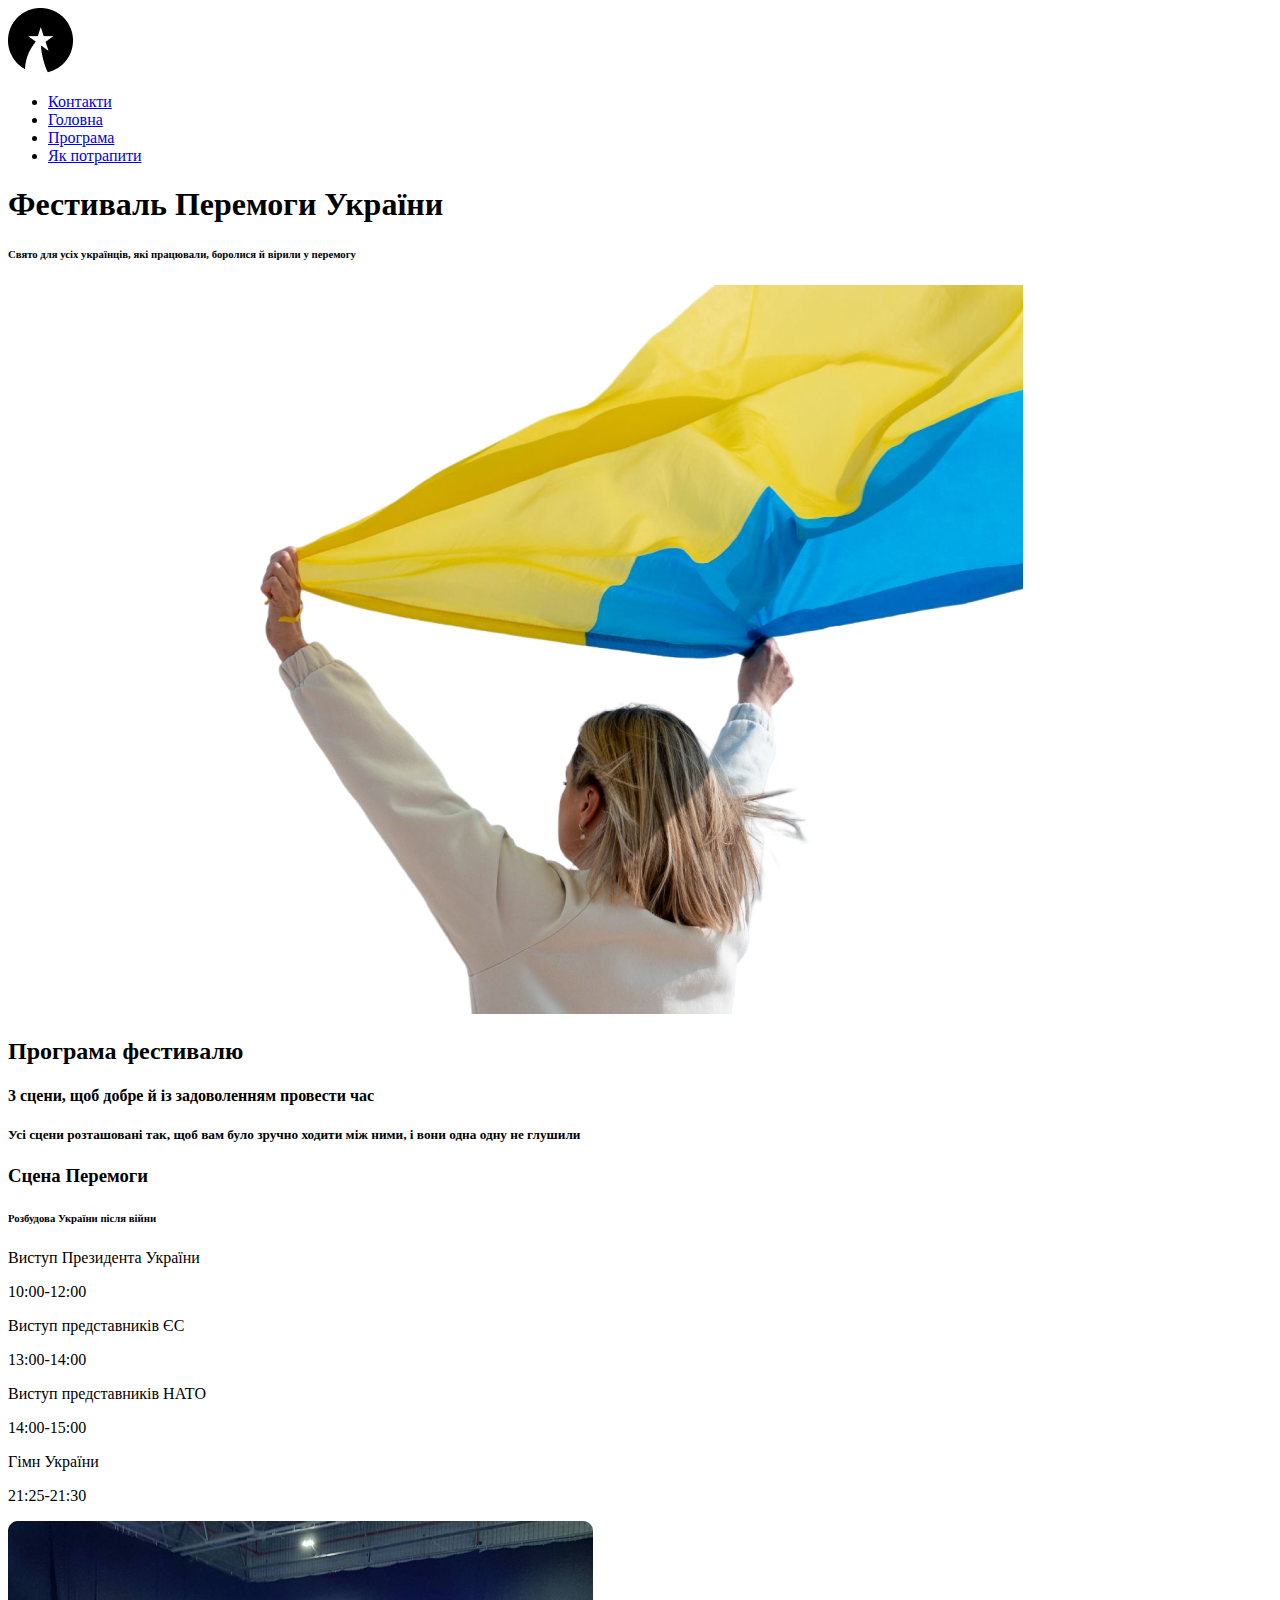
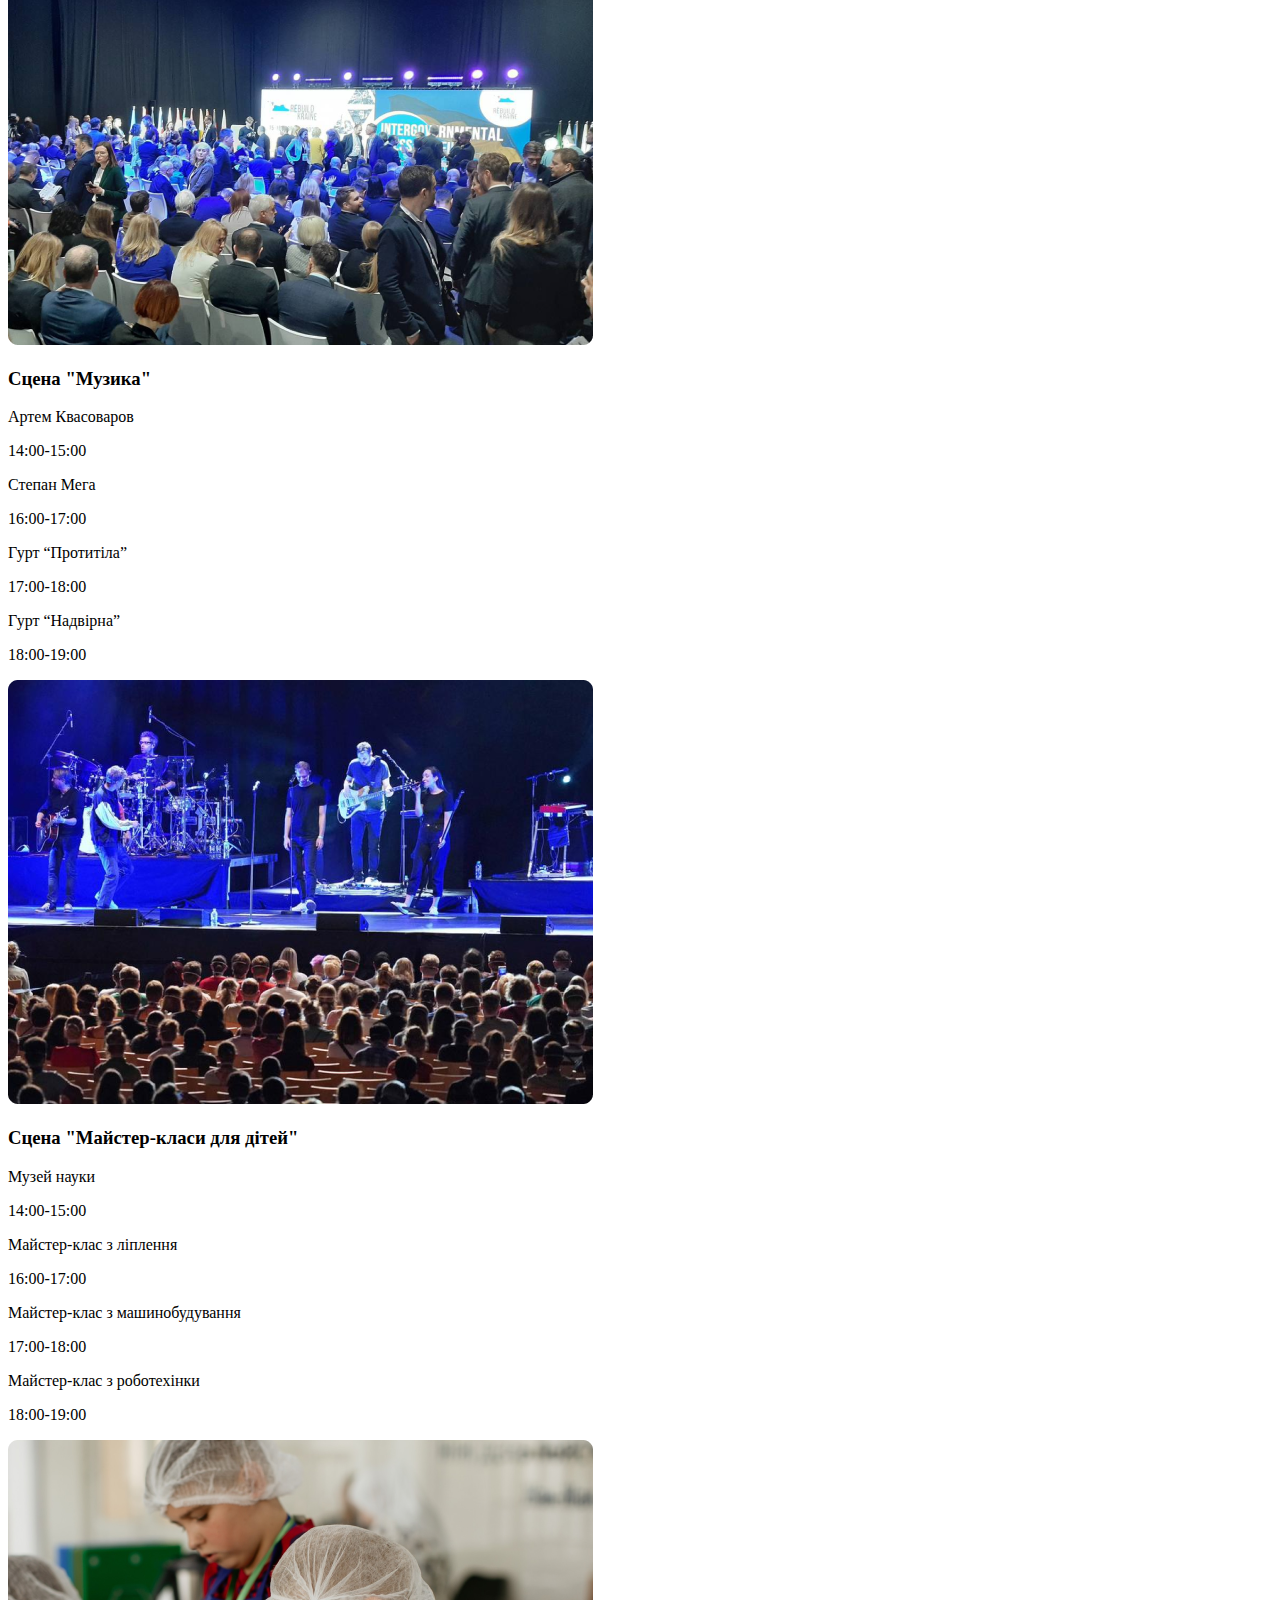
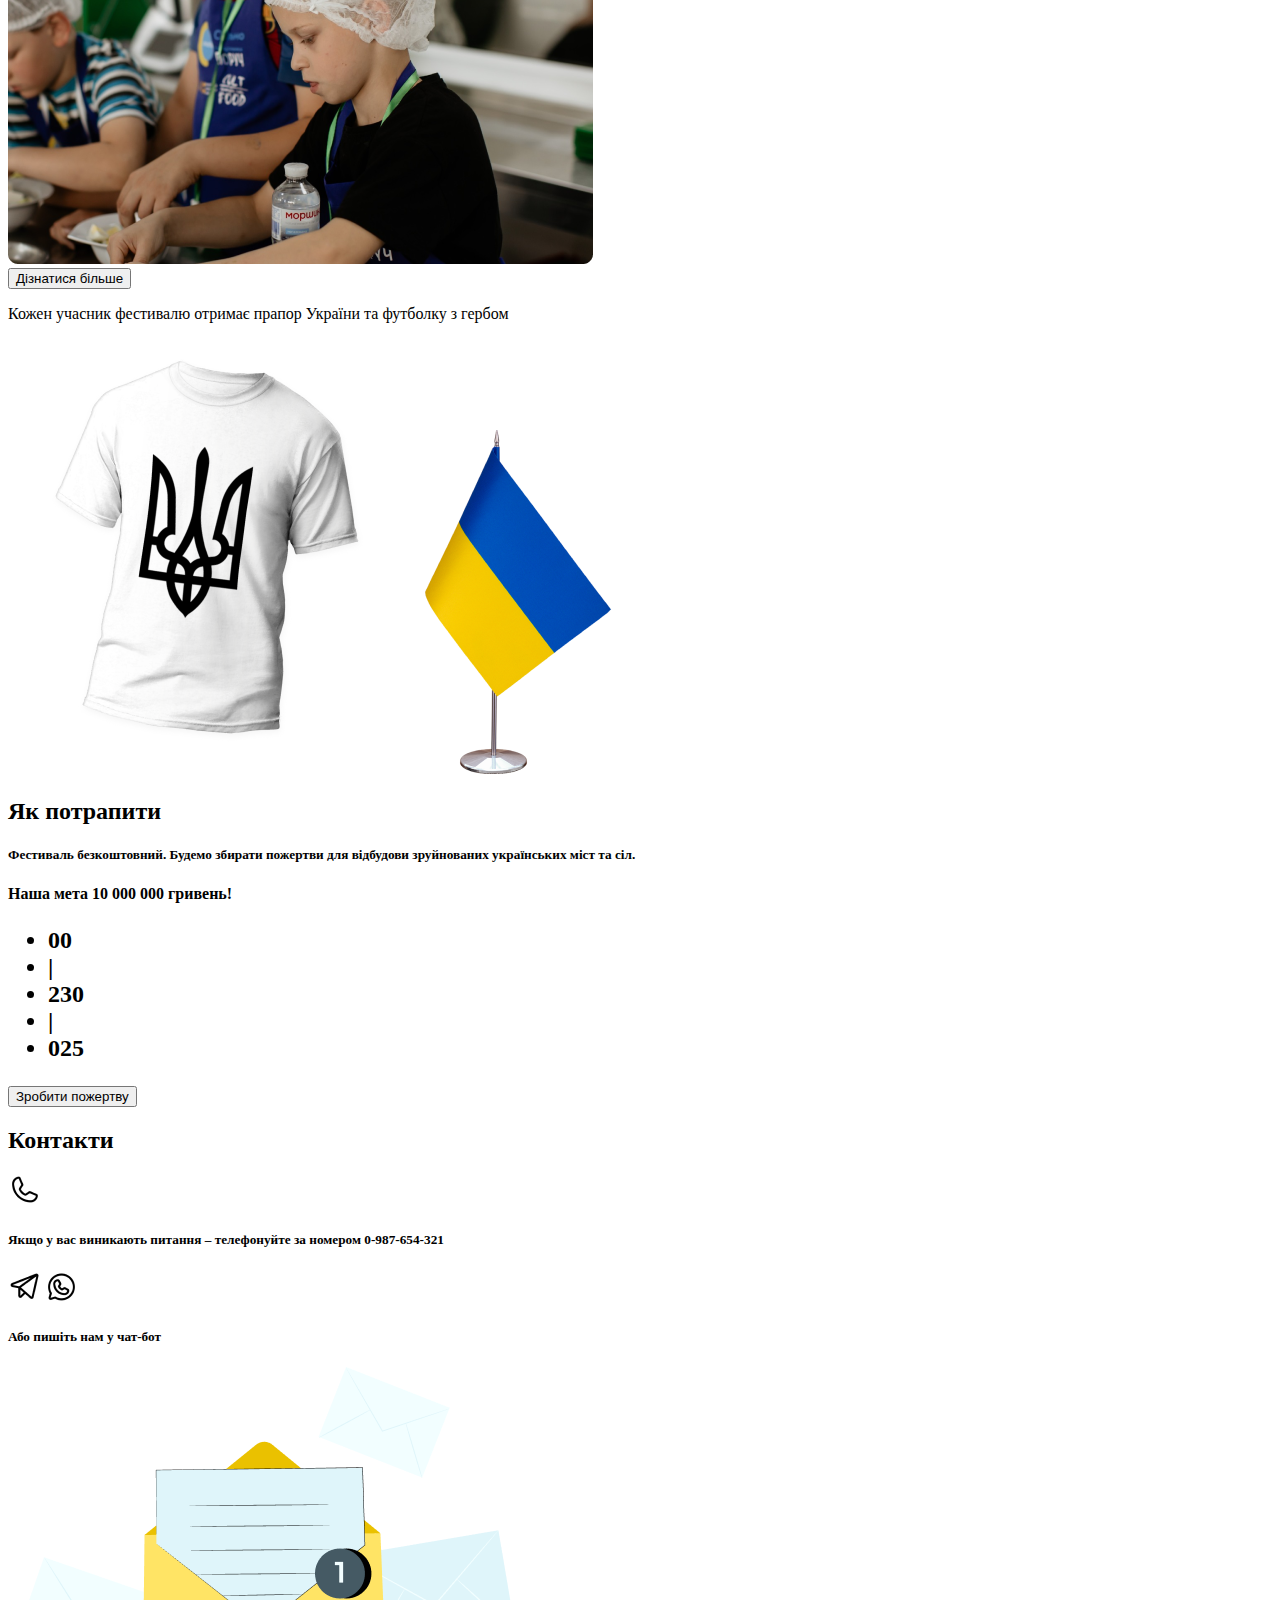
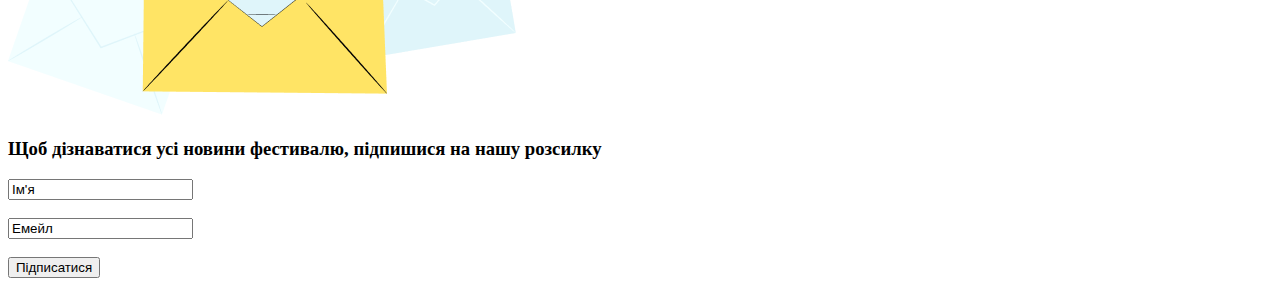
==== html/index.html @ 97c72745 "html page 1 was created" ====
<!DOCTYPE html>
<html lang="uk">
<head>
   <meta charset="UTF-8">
   <meta http-equiv="X-UA-Compatible" content="IE=edge">
   <meta name="viewport" content="width=device-width, initial-scale=1.0">
   <title>Фестиваль Перемоги України</title>
</head>

<body>
   <header>
      <nav>
         <div>
            <a href="#">
               <img src="../img/Subtract.png" alt="logo">
            </a>
         </div>
         <ul>
            <li><a href="#">Контакти</a></li>
            <li><a href="#">Головна</a></li>
            <li><a href="#">Програма</a></li>
            <li><a href="#">Як потрапити</a></li>
         </ul>
      </nav>
   </header>

   <main>

      <section>
         <article>
            <div class="row">
               <div class="content">
                  <div class="title-content">
                     <h1>Фестиваль Перемоги України</h1>
                     <h6>Свято для усіх українців, які працювали, боролися й вірили у перемогу</h6>
                  </div>
                  <div class="image">
                     <img src="../img/medium-shot-woman-holding-ukranian-flag 1.png" alt="image-woman-holding-ukranian-flag">
                  </div>
               </div>               
            </div>
         </article>
      </section>

      <section>
         <div class="row">
            <div class="content">
               <div class="title-content">
                  <h2>Програма фестивалю</h2>
                  <h4>3 сцени, щоб добре й із задоволенням провести час</h4>
                  <h5>Усі сцени розташовані так, щоб вам було зручно ходити між ними, і вони одна одну не глушили</h5>
               </div>
            </div>
         </div>
         <article>
            <div class="row">
               <div class="content">
                  <div class="title-content">
                     <h3>Сцена Перемоги</h3>
                     <h6>Розбудова України після війни</h6>
                  </div>
                  <div class="main-content">
                     <div class="item">
                        <p>Виступ Президента України</p>
                        <p>10:00-12:00</p>
                     </div>
                     <div class="item">
                        <p>Виступ представників ЄС</p>
                        <p>13:00-14:00</p>
                     </div>
                     <div class="item">
                        <p>Виступ представників НАТО</p>
                        <p>14:00-15:00</p>
                     </div>
                     <div class="item">
                        <p>Гімн України</p>
                        <p>21:25-21:30</p>
                     </div>
                  </div>
               </div>
               <div class="image">
                  <img src="../img/scene-1.png" alt="scene-1">
               </div>
            </div>
         </article>
         <article>
            <div class="row">
               <div class="content">
                  <div class="title-content">
                     <h3>Сцена "Музика"</h3>
                  </div>
                  <div class="main-content">
                     <div class="item">
                        <p>Артем Квасоваров</p>
                        <p>14:00-15:00</p>
                     </div>
                     <div class="item">
                        <p>Степан Мега</p>
                        <p>16:00-17:00</p>
                     </div>
                     <div class="item">
                        <p>Гурт “Протитіла”</p>
                        <p>17:00-18:00</p>
                     </div>
                     <div class="item">
                        <p>Гурт “Надвірна”</p>
                        <p>18:00-19:00</p>
                     </div>
                  </div>
               </div>
               <div class="image">
                  <img src="../img/scene-2.png" alt="scene-2">
               </div>
            </div>
         </article>
         <article>
            <div class="row">
               <div class="content">
                  <div class="title-content">
                     <h3>Сцена "Майстер-класи для дітей"</h3>
                  </div>
                  <div class="main-content">
                     <div class="item">
                        <p>Музей науки</p>
                        <p>14:00-15:00</p>
                     </div>
                     <div class="item">
                        <p>Майстер-клас з ліплення</p>
                        <p>16:00-17:00</p>
                     </div>
                     <div class="item">
                        <p>Майстер-клас з машинобудування</p>
                        <p>17:00-18:00</p>
                     </div>
                     <div class="item">
                        <p>Майстер-клас з роботехінки</p>
                        <p>18:00-19:00</p>
                     </div>
                  </div>
               </div>
               <div class="image">
                  <img src="../img/scene-3.png" alt="scene-3">
               </div>
            </div>
         </article>
      </section>
      
      <section>
         <div class="btn">
            <button href="#">Дізнатися більше</button>
         </div>
      </section>

      <section>
         <div class="row">
            <div class="content">
               <p>Кожен учасник фестивалю отримає прапор України та футболку з гербом</p>
            </div>
            <div class="image">
               <img src="../img/430 copy 1.png" alt="футболка">
               <img src="../img/image_556 1.png" alt="прапор">
            </div>
         </div>
      </section>

      <section>
         <article>
            <div class="row">
               <div class="content">
                  <div class="title-content">
                     <h2>Як потрапити</h2>
                  </div>
                  <div class="main-content">
                     <h5>Фестиваль безкоштовний. Будемо збирати пожертви для відбудови зруйнованих українських міст та сіл.</h5>
                  </div>
               </div>
            </div>
         </article>
         <article>
            <div class="row">
               <div class="content">
                  <div class="title-content">
                     <h4>Наша мета 10 000 000 гривень!</h4>
                  </div>
                  <div class="main-content">
                     <h2>
                        <ul>
                           <li>00</li>
                           <li id="line">|</li>
                           <li>230</li>
                           <li id="line">|</li>
                           <li>025</li>
                        </ul>
                     </h2>
                     <div class="btn">
                        <button href="#">Зробити пожертву</button>
                     </div>
                  </div>
               </div>
            </div>
         </article>
         
      </section>
   </main>

   <footer>
      <section>
         <article>
            <div class="row">
               <div class="content">
                  <div class="title-content">
                     <h2>Контакти</h2>
                  </div>
                  <div class="main-content">
                     <div class="item">
                        <img src="../img/Phone.png" class="icon" alt="Phone">
                        <h5>Якщо у вас виникають питання – телефонуйте за номером <span class="strong">0-987-654-321</span></h5>
                     </div>
                     <div class="item">
                        <img src="../img/TelegramLogo.png" class="icon" alt="TelegramLogo">
                        <img src="../img/WhatsappLogo.png" class="icon" alt="WhatsappLogo">
                        <h5>Або пишіть нам у чат-бот</h5>
                     </div>
                  </div>
               </div>
            </div>
         </article>
         <article>
            <div class="row">
               <div class="content">
                  <div class="image">
                     <img src="../img/email.png" alt="email">
                  </div>
                  <div class="main-content">
                     <div class="item">
                        <h3>Щоб дізнаватися усі новини фестивалю, підпишися на нашу розсилку</h3>
                     </div>
                     <div class="item">
                        <form action="/" method="post">
                           <input type="text" name="name" value="Ім'я"/><br><br>
                           <input type="email" name="email" value="Емейл"/><br><br>
                           <input type="submit" value="Підписатися"/>
                       </form>
                     </div>
                  </div>
               </div>
            </div>
         </article>
      </section>
   </footer>

</body>
</html>
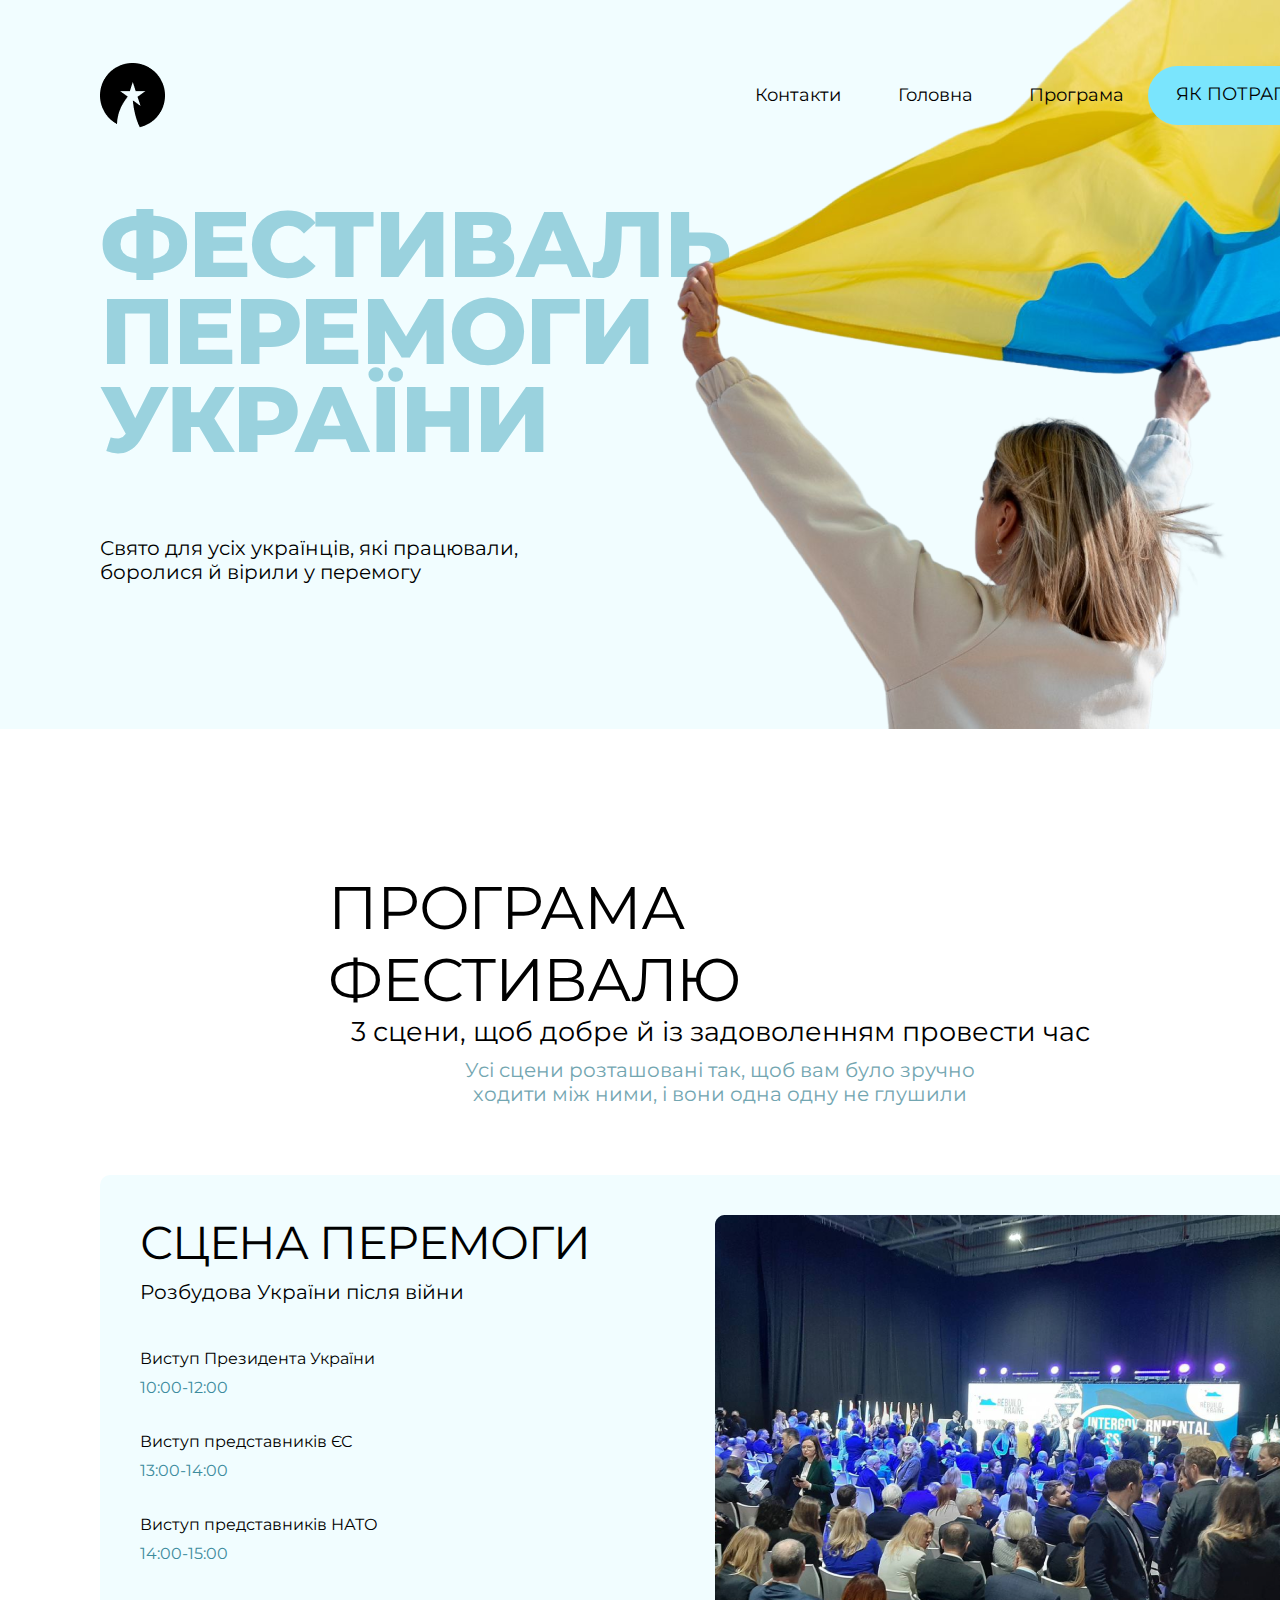
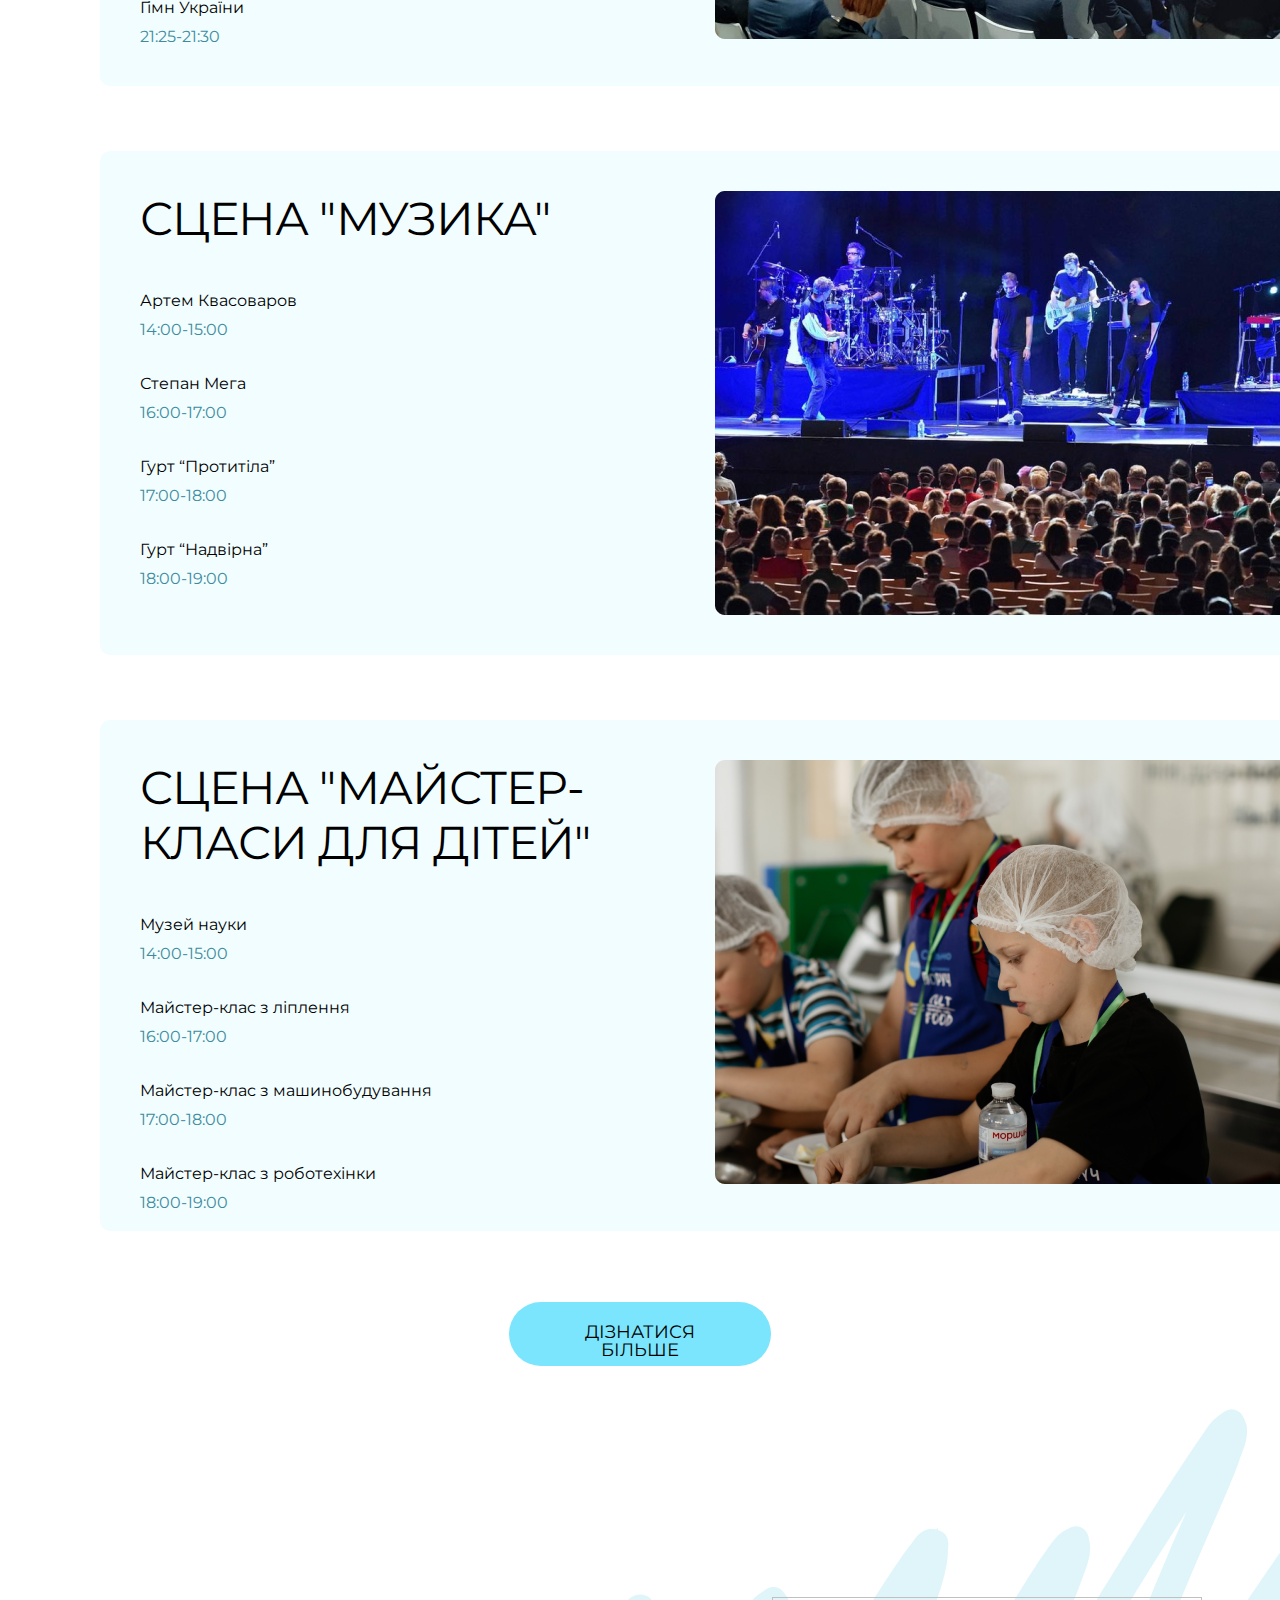
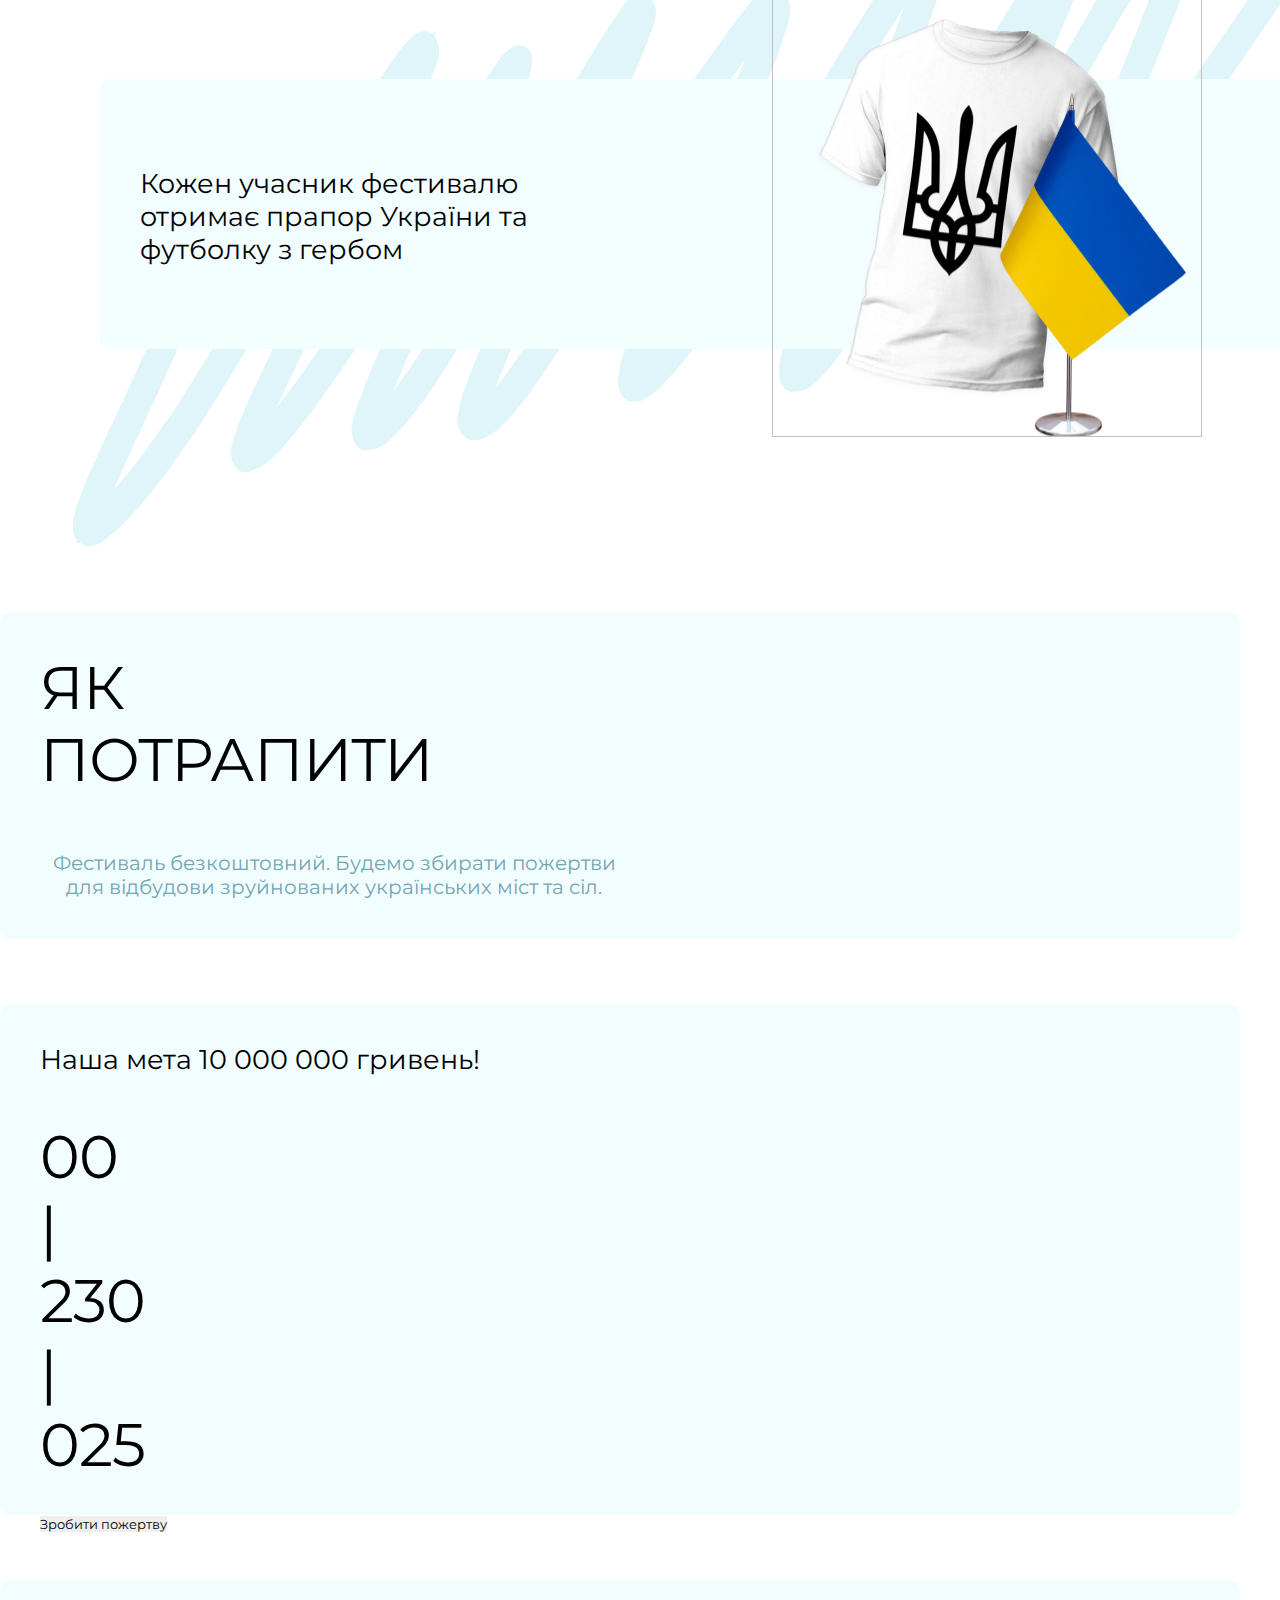
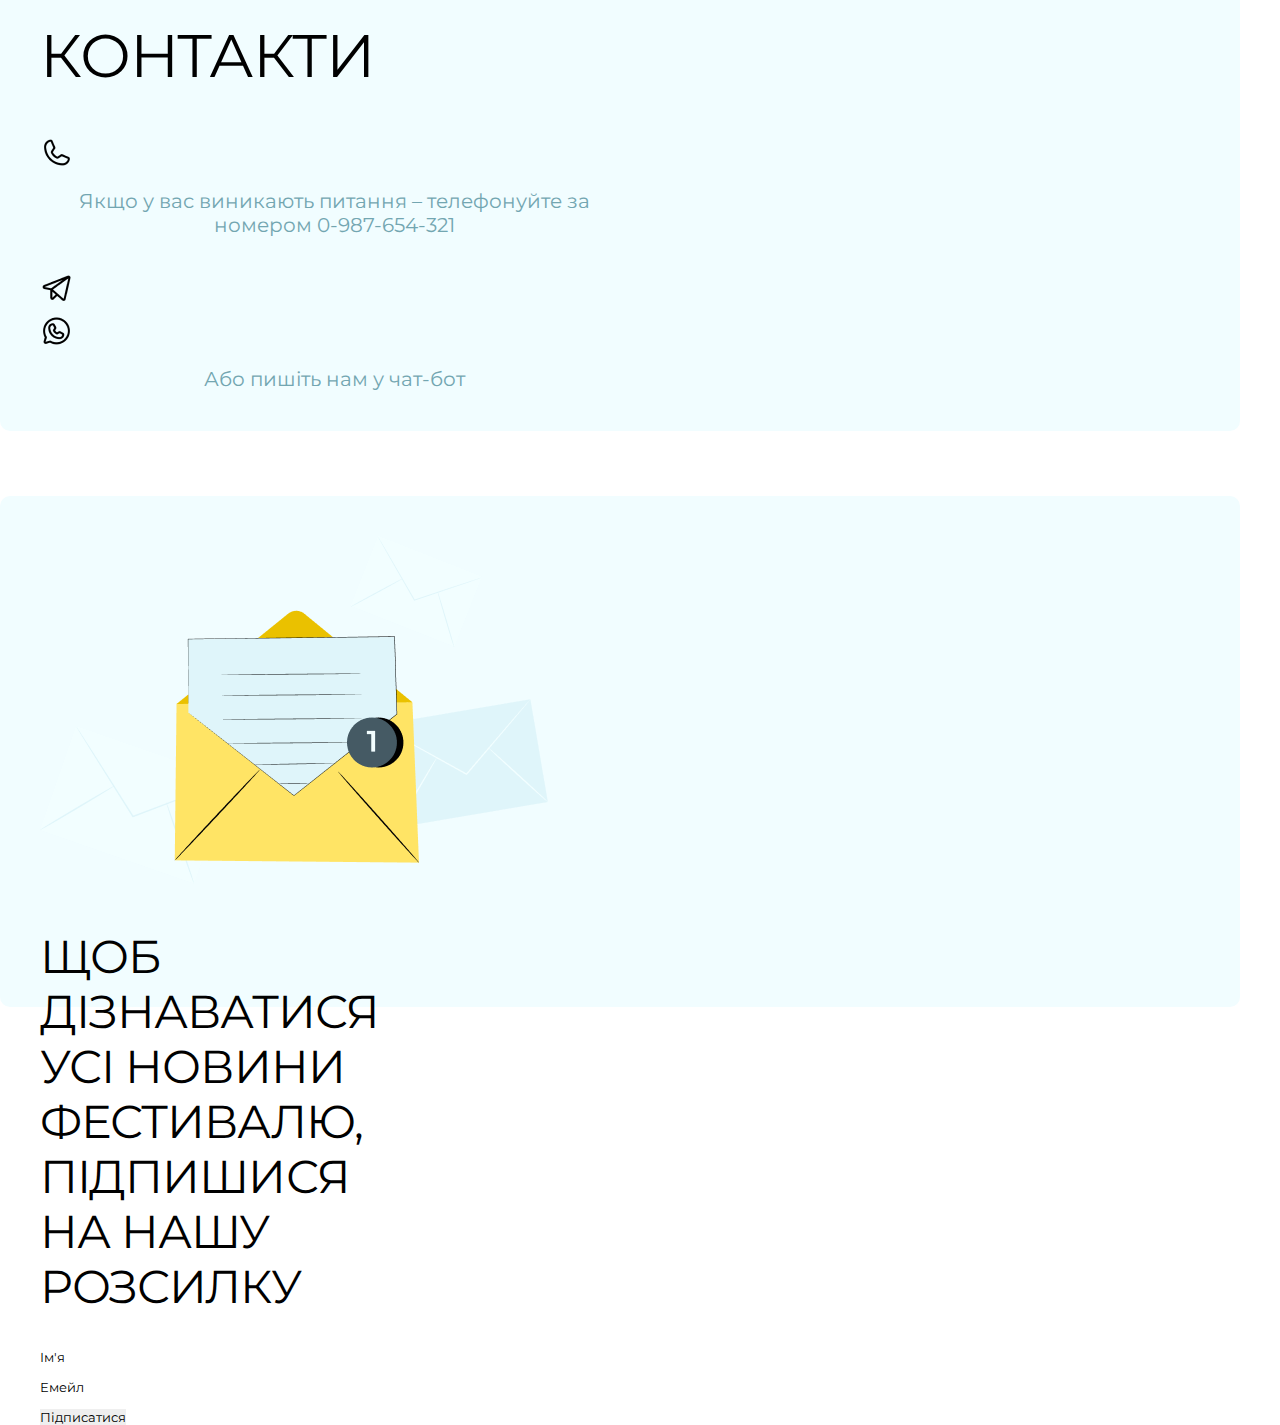
==== commit 49a89395: "styles.css was added" ====
--- a/html/index.html
+++ b/html/index.html
@@ -5,249 +5,237 @@
    <meta http-equiv="X-UA-Compatible" content="IE=edge">
    <meta name="viewport" content="width=device-width, initial-scale=1.0">
    <title>Фестиваль Перемоги України</title>
+   <link rel="stylesheet" href="../css/styles.css">
 </head>
 
 <body>
-   <header>
-      <nav>
-         <div>
-            <a href="#">
-               <img src="../img/Subtract.png" alt="logo">
-            </a>
-         </div>
-         <ul>
-            <li><a href="#">Контакти</a></li>
-            <li><a href="#">Головна</a></li>
-            <li><a href="#">Програма</a></li>
-            <li><a href="#">Як потрапити</a></li>
-         </ul>
-      </nav>
-   </header>
-
-   <main>
-
-      <section>
-         <article>
-            <div class="row">
-               <div class="content">
-                  <div class="title-content">
-                     <h1>Фестиваль Перемоги України</h1>
-                     <h6>Свято для усіх українців, які працювали, боролися й вірили у перемогу</h6>
-                  </div>
-                  <div class="image">
-                     <img src="../img/medium-shot-woman-holding-ukranian-flag 1.png" alt="image-woman-holding-ukranian-flag">
-                  </div>
-               </div>               
+   <conteiner>
+      <main>
+
+         <section class="header-section">
+            <header>
+               <a href="#">
+                  <img class="logo" src="../img/Subtract.png" alt="logo">
+               </a>
+               <nav class="navbar">
+                  <ul class="menu">
+                     <li><a href="#">Контакти</a></li>
+                     <li><a href="#">Головна</a></li>
+                     <li><a href="#">Програма</a></li>
+                  </ul>
+                  <button class="btn" href="#">Як потрапити</button>
+               </nav>
+            </header>
+            <div class="title-content">
+               <h1>Фестиваль Перемоги України</h1>
+               <h6>Свято для усіх українців, які працювали, боролися й вірили у перемогу</h6>
             </div>
-         </article>
-      </section>
-
-      <section>
-         <div class="row">
-            <div class="content">
-               <div class="title-content">
-                  <h2>Програма фестивалю</h2>
-                  <h4>3 сцени, щоб добре й із задоволенням провести час</h4>
-                  <h5>Усі сцени розташовані так, щоб вам було зручно ходити між ними, і вони одна одну не глушили</h5>
-               </div>
+            <div class="image"></div>
+         </section>
+
+         <section class="program-section">
+            <div class="title-section">
+               <h2>Програма фестивалю</h2>
+               <h4>3 сцени, щоб добре й із задоволенням провести час</h4>
+               <h5>Усі сцени розташовані так, щоб вам було зручно ходити між ними, і вони одна одну не глушили</h5>
             </div>
-         </div>
-         <article>
-            <div class="row">
-               <div class="content">
-                  <div class="title-content">
-                     <h3>Сцена Перемоги</h3>
-                     <h6>Розбудова України після війни</h6>
-                  </div>
-                  <div class="main-content">
-                     <div class="item">
-                        <p>Виступ Президента України</p>
-                        <p>10:00-12:00</p>
-                     </div>
-                     <div class="item">
-                        <p>Виступ представників ЄС</p>
-                        <p>13:00-14:00</p>
-                     </div>
-                     <div class="item">
-                        <p>Виступ представників НАТО</p>
-                        <p>14:00-15:00</p>
-                     </div>
-                     <div class="item">
-                        <p>Гімн України</p>
-                        <p>21:25-21:30</p>
-                     </div>
-                  </div>
-               </div>
-               <div class="image">
-                  <img src="../img/scene-1.png" alt="scene-1">
+            <article>
+               <div class="row">
+                  <div class="content">
+                     <div class="title-content">
+                        <h3>Сцена Перемоги</h3>
+                        <h6>Розбудова України після війни</h6>
+                     </div>
+                     <div class="main-content">
+                        <div class="item">
+                           <p>Виступ Президента України</p>
+                           <time>10:00-12:00</time>
+                        </div>
+                        <div class="item">
+                           <p>Виступ представників ЄС</p>
+                           <time>13:00-14:00</time>
+                        </div>
+                        <div class="item">
+                           <p>Виступ представників НАТО</p>
+                           <time>14:00-15:00</time>
+                        </div>
+                        <div class="item">
+                           <p>Гімн України</p>
+                           <time>21:25-21:30</time>
+                        </div>
+                     </div>
+                  </div>
+                  <div class="image">
+                     <img src="../img/scene-1.png" alt="scene-1">
+                  </div>
+               </div>
+            </article>
+            <article>
+               <div class="row">
+                  <div class="content">
+                     <div class="title-content">
+                        <h3>Сцена "Музика"</h3>
+                     </div>
+                     <div class="main-content">
+                        <div class="item">
+                           <p>Артем Квасоваров</p>
+                           <time>14:00-15:00</time>
+                        </div>
+                        <div class="item">
+                           <p>Степан Мега</p>
+                           <time>16:00-17:00</time>
+                        </div>
+                        <div class="item">
+                           <p>Гурт “Протитіла”</p>
+                           <time>17:00-18:00</time>
+                        </div>
+                        <div class="item">
+                           <p>Гурт “Надвірна”</p>
+                           <time>18:00-19:00</time>
+                        </div>
+                     </div>
+                  </div>
+                  <div class="image">
+                     <img src="../img/scene-2.png" alt="scene-2">
+                  </div>
+               </div>
+            </article>
+            <article>
+               <div class="row">
+                  <div class="content">
+                     <div class="title-content">
+                        <h3>Сцена "Майстер-класи для дітей"</h3>
+                     </div>
+                     <div class="main-content">
+                        <div class="item">
+                           <p>Музей науки</p>
+                           <time>14:00-15:00</time>
+                        </div>
+                        <div class="item">
+                           <p>Майстер-клас з ліплення</p>
+                           <time>16:00-17:00</time>
+                        </div>
+                        <div class="item">
+                           <p>Майстер-клас з машинобудування</p>
+                           <time>17:00-18:00</time>
+                        </div>
+                        <div class="item">
+                           <p>Майстер-клас з роботехінки</p>
+                           <time>18:00-19:00</time>
+                        </div>
+                     </div>
+                  </div>
+                  <div class="image">
+                     <img src="../img/scene-3.png" alt="scene-3">
+                  </div>
+               </div>
+            </article>
+         </section>
+         
+         <section class="find-out-more-section">
+            <button class="btn" href="#">Дізнатися більше</button>
+         </section>
+
+         <section class="shirt-flag-section">
+            <div class="line">
+               <div class="row">
+                  <div class="content">
+                     <p>Кожен учасник фестивалю отримає прапор України та футболку з гербом</p>
+                  </div>
+                  <div class="image">
+                     <img id="podarunok">
+                     <!-- <img id="image_430"> -->
+                     <!-- <img id="image_556"> -->
+                  </div>
                </div>
             </div>
-         </article>
-         <article>
-            <div class="row">
-               <div class="content">
-                  <div class="title-content">
-                     <h3>Сцена "Музика"</h3>
-                  </div>
-                  <div class="main-content">
-                     <div class="item">
-                        <p>Артем Квасоваров</p>
-                        <p>14:00-15:00</p>
-                     </div>
-                     <div class="item">
-                        <p>Степан Мега</p>
-                        <p>16:00-17:00</p>
-                     </div>
-                     <div class="item">
-                        <p>Гурт “Протитіла”</p>
-                        <p>17:00-18:00</p>
-                     </div>
-                     <div class="item">
-                        <p>Гурт “Надвірна”</p>
-                        <p>18:00-19:00</p>
-                     </div>
-                  </div>
-               </div>
-               <div class="image">
-                  <img src="../img/scene-2.png" alt="scene-2">
-               </div>
-            </div>
-         </article>
-         <article>
-            <div class="row">
-               <div class="content">
-                  <div class="title-content">
-                     <h3>Сцена "Майстер-класи для дітей"</h3>
-                  </div>
-                  <div class="main-content">
-                     <div class="item">
-                        <p>Музей науки</p>
-                        <p>14:00-15:00</p>
-                     </div>
-                     <div class="item">
-                        <p>Майстер-клас з ліплення</p>
-                        <p>16:00-17:00</p>
-                     </div>
-                     <div class="item">
-                        <p>Майстер-клас з машинобудування</p>
-                        <p>17:00-18:00</p>
-                     </div>
-                     <div class="item">
-                        <p>Майстер-клас з роботехінки</p>
-                        <p>18:00-19:00</p>
-                     </div>
-                  </div>
-               </div>
-               <div class="image">
-                  <img src="../img/scene-3.png" alt="scene-3">
-               </div>
-            </div>
-         </article>
-      </section>
-      
-      <section>
-         <div class="btn">
-            <button href="#">Дізнатися більше</button>
-         </div>
-      </section>
-
-      <section>
-         <div class="row">
-            <div class="content">
-               <p>Кожен учасник фестивалю отримає прапор України та футболку з гербом</p>
-            </div>
-            <div class="image">
-               <img src="../img/430 copy 1.png" alt="футболка">
-               <img src="../img/image_556 1.png" alt="прапор">
-            </div>
-         </div>
-      </section>
-
-      <section>
-         <article>
-            <div class="row">
-               <div class="content">
-                  <div class="title-content">
-                     <h2>Як потрапити</h2>
-                  </div>
-                  <div class="main-content">
-                     <h5>Фестиваль безкоштовний. Будемо збирати пожертви для відбудови зруйнованих українських міст та сіл.</h5>
-                  </div>
-               </div>
-            </div>
-         </article>
-         <article>
-            <div class="row">
-               <div class="content">
-                  <div class="title-content">
-                     <h4>Наша мета 10 000 000 гривень!</h4>
-                  </div>
-                  <div class="main-content">
-                     <h2>
-                        <ul>
-                           <li>00</li>
-                           <li id="line">|</li>
-                           <li>230</li>
-                           <li id="line">|</li>
-                           <li>025</li>
-                        </ul>
-                     </h2>
-                     <div class="btn">
-                        <button href="#">Зробити пожертву</button>
-                     </div>
-                  </div>
-               </div>
-            </div>
-         </article>
-         
-      </section>
-   </main>
-
-   <footer>
-      <section>
-         <article>
-            <div class="row">
-               <div class="content">
-                  <div class="title-content">
-                     <h2>Контакти</h2>
-                  </div>
-                  <div class="main-content">
-                     <div class="item">
-                        <img src="../img/Phone.png" class="icon" alt="Phone">
-                        <h5>Якщо у вас виникають питання – телефонуйте за номером <span class="strong">0-987-654-321</span></h5>
-                     </div>
-                     <div class="item">
-                        <img src="../img/TelegramLogo.png" class="icon" alt="TelegramLogo">
-                        <img src="../img/WhatsappLogo.png" class="icon" alt="WhatsappLogo">
-                        <h5>Або пишіть нам у чат-бот</h5>
-                     </div>
-                  </div>
-               </div>
-            </div>
-         </article>
-         <article>
-            <div class="row">
-               <div class="content">
-                  <div class="image">
-                     <img src="../img/email.png" alt="email">
-                  </div>
-                  <div class="main-content">
-                     <div class="item">
-                        <h3>Щоб дізнаватися усі новини фестивалю, підпишися на нашу розсилку</h3>
-                     </div>
-                     <div class="item">
-                        <form action="/" method="post">
-                           <input type="text" name="name" value="Ім'я"/><br><br>
-                           <input type="email" name="email" value="Емейл"/><br><br>
-                           <input type="submit" value="Підписатися"/>
-                       </form>
-                     </div>
-                  </div>
-               </div>
-            </div>
-         </article>
-      </section>
-   </footer>
-
+         </section>
+
+         <section class="how-to-get-section">
+            <article>
+               <div class="row">
+                  <div class="content">
+                     <div class="title-content">
+                        <h2>Як потрапити</h2>
+                     </div>
+                     <div class="main-content">
+                        <h5>Фестиваль безкоштовний. Будемо збирати пожертви для відбудови зруйнованих українських міст та сіл.</h5>
+                     </div>
+                  </div>
+               </div>
+            </article>
+            <article>
+               <div class="row">
+                  <div class="content">
+                     <div class="title-content">
+                        <h4>Наша мета 10 000 000 гривень!</h4>
+                     </div>
+                     <div class="main-content">
+                        <h2>
+                           <ul>
+                              <li>00</li>
+                              <li id="line">|</li>
+                              <li>230</li>
+                              <li id="line">|</li>
+                              <li>025</li>
+                           </ul>
+                        </h2>
+                        <div class="btn">
+                           <button href="#">Зробити пожертву</button>
+                        </div>
+                     </div>
+                  </div>
+               </div>
+            </article>
+         </section>
+
+      </main>
+
+      <footer>
+         <section class="contacts-section">
+            <article>
+               <div class="row">
+                  <div class="content">
+                     <div class="title-content">
+                        <h2>Контакти</h2>
+                     </div>
+                     <div class="main-content">
+                        <div class="item">
+                           <img src="../img/Phone.png" class="icon" alt="Phone">
+                           <h5>Якщо у вас виникають питання – телефонуйте за номером <span class="strong">0-987-654-321</span></h5>
+                        </div>
+                        <div class="item">
+                           <img src="../img/TelegramLogo.png" class="icon" alt="TelegramLogo">
+                           <img src="../img/WhatsappLogo.png" class="icon" alt="WhatsappLogo">
+                           <h5>Або пишіть нам у чат-бот</h5>
+                        </div>
+                     </div>
+                  </div>
+               </div>
+            </article>
+            <article>
+               <div class="row">
+                  <div class="content">
+                     <div class="image">
+                        <img src="../img/email.png" alt="email">
+                     </div>
+                     <div class="main-content">
+                        <div class="item">
+                           <h3>Щоб дізнаватися усі новини фестивалю, підпишися на нашу розсилку</h3>
+                        </div>
+                        <div class="item">
+                           <form action="/" method="post">
+                              <input type="text" name="name" value="Ім'я"/><br><br>
+                              <input type="email" name="email" value="Емейл"/><br><br>
+                              <input type="submit" value="Підписатися"/>
+                        </form>
+                        </div>
+                     </div>
+                  </div>
+               </div>
+            </article>
+         </section>
+      </footer>
+   </conteiner>
 </body>
 </html>--- a/css/styles.css
+++ b/css/styles.css
@@ -0,0 +1,501 @@
+@import url('https://fonts.googleapis.com/css2?family=Montserrat:ital,wght@0,400;0,700;0,800;1,400;1,700;1,800&display=swap');
+
+* {
+   padding: 0;
+   margin: 0;
+   border: 0;
+}
+
+*, *:before, *:after {
+   -moz-box-sizing: border-box;
+   -webkit-box-sizing: border-box;
+   box-sizing: border-box;
+}
+
+html, body {
+   height: 100%;
+   width: 100%;
+   font-size: 100%;
+   line-height: 1;
+   font-size: 14px;
+   -ms-text-size-adjust: 100%;
+   -webkit-text-size-adjust: 100%;
+}
+
+body {
+   /* font-family: Arial, "Helvetica Neue", Helvetica, sans-serif; */
+   box-sizing: border-box;
+}
+
+:focus, :active {
+   outline: none;
+}
+
+a:focus, a:active {
+   outline: none;
+}
+
+input, button, textarea {
+   outline: none;
+   border: none;
+   font-family: inherit;
+}
+
+input::-ms-clear {
+   display: none;
+}
+
+button {
+   cursor: pointer;
+   font-family: inherit;
+   color: inherit;
+}
+
+button::-moz-focus-inner {
+   padding: 0;
+   border: 0;
+}
+
+a, a:visited {
+   text-decoration: none;
+   font-family: inherit;
+   color: inherit;
+}
+
+a:hover {
+   text-decoration: none;
+}
+
+ul {
+   list-style: none;
+}
+
+img {
+   vertical-align: top;
+}
+
+h1, h2, h3, h4, h5, h6 {
+   font-size: inherit;
+   font-weight: inherit;
+}
+
+body {
+   width: 100%;
+   height: 100%;
+}
+
+conteiner {
+   max-width: 1440px;
+   display: flex;
+   flex: 1 1 auto;
+   flex-direction: column;
+   justify-content: center;
+   font-family: 'Montserrat', sans-serif;
+   color: black;
+   margin: 0 auto;
+   padding: 0 auto;
+   /* background: #F5F5F5; */
+}
+
+.main {
+   display: flex;
+}
+
+.header-section {
+   background: #F1FDFF;
+   /* position: absolute; */
+   display: flex;
+   flex-wrap: wrap;
+   width: 1440px;
+   height: 729px;
+   left: 0px;
+   top: 0px;
+}
+
+header {
+   /* position: absolute; */
+   max-width: 1256px;
+   height: 64.19px;
+   margin: 63px 0 0 100px;
+
+   display: flex;
+   flex: 0 1 auto;
+   flex-direction: row;
+   justify-content: center;
+   align-items: center;
+   padding: 0px;
+   gap: 590px;
+
+   /* border: 2px solid gray;
+   border-radius: 5px; */
+   z-index: 1;
+}
+
+.logo {}
+
+.navbar {
+   display: flex;
+   flex-direction: row;
+   justify-content: space-between;
+   align-items: center;
+   padding: 0px;
+   gap: 24px;
+
+   width: 601px;
+   height: 59px;
+
+   /* border: 2px solid gray;
+   border-radius: 5px;  */
+}
+
+.menu {
+   display: flex;
+   flex-direction: row;
+   justify-content: space-between;
+   align-items: center;
+   padding: 0px;
+   gap: 56px;
+
+   width: 369px;
+   height: 17px;
+   
+   font-family: inherit;
+   font-size: 18px;
+   /* border: 2px solid gray;
+   border-radius: 5px;  */
+}
+
+.menu li {
+   display: inline;
+}
+
+nav .btn {
+   width: 208px;
+   height: 59px;
+   border-radius: 87px;
+   background: #7AE5FD;
+   font-family: inherit;
+   font-size: 18px;
+   font-style: normal;
+   font-weight: 400;
+   line-height: 96.9%;
+   /* or 17px */
+   text-align: center;
+   text-transform: uppercase;
+}
+
+.header-section .image {
+   /* position: absolute; */
+   width: 1448px;
+   height: 877px;
+   margin: calc(-729px + 148px - 3px) 0 0 425px;
+   /* left: 425px; */
+   /* top: -148px; */
+
+   background: url(../img/medium-shot-woman-holding-ukranian-flag\ 1.png);
+   background-repeat: no-repeat;
+   object-fit: cover;
+   object-position: top;
+
+   /* border: 2px solid gray;
+   border-radius: 5px; */
+}
+
+.header-section h1 {
+   /* position: absolute; */
+   width: 698px;
+   line-height: 264px;
+   margin: calc(200px - 63px - 64.19px) 0 0 100px;
+   /* left: 100px;
+   top: 200px; */
+
+   font-family: inherit;
+   font-style: normal;
+   font-weight: 800;
+   font-size: 93px;
+   line-height: 94.9%;
+   /* or 88px */
+
+   letter-spacing: -0.02em;
+   text-transform: uppercase;
+
+   color: #9AD2DE;
+
+   /* border: 2px solid gray;
+   border-radius: 5px;  */
+}
+
+.header-section h6 {
+   /* position: absolute; */
+   width: 484px;
+   height: 48px;
+   margin: calc(528px - 264px - 200px) 0 0 100px;
+   left: 101px;
+   top: 528px;
+
+   font-family: inherit;
+   font-style: normal;
+   font-weight: 400;
+   font-size: 20px;
+   line-height: 120%;
+   /* or 24px */
+
+   color: #000000;
+
+   /* border: 2px solid gray;
+   border-radius: 5px;  */
+}
+
+.program-section {
+   max-width: 1240px;
+   display: flex;
+   flex: 0 1 auto;
+   flex-wrap: wrap;
+   flex-direction: column;
+   align-items: center;
+   margin: 143px 0 0 100px;
+
+   /* position: absolute;
+   width: 1240px;
+   height: 1917px;
+   left: 100px;
+   top: 872px; */
+}
+
+.title-section {
+   max-width: 784px;
+   display: flex;
+   flex: 0 1 auto;
+   flex-wrap: wrap;
+   flex-direction: column;
+   align-items: center;
+   margin: 0 0 4px 0;
+}
+
+h2 {
+   font-family: inherit;
+   font-style: normal;
+   font-size: 60px;
+   font-weight: 400;
+   line-height: 72px;
+   /* line-height: 120%; */
+   letter-spacing: -0.02em;
+   text-transform: uppercase;
+}
+
+h4 {
+   font-family: inherit;
+   font-style: normal;
+   font-size: 27px;
+   font-weight: 400;
+   line-height: 32px;
+   /* line-height: 120%; */
+   text-align: center;
+}
+
+h5 {
+   font-family: inherit;
+   font-style: normal;
+   font-size: 20px;
+   font-weight: 400;
+   line-height: 24px;
+   /* line-height: 120%; */
+   text-align: center;
+   color: #73A6B1;
+   width: 588px;
+   margin-top: 10px;
+}
+
+article {
+   width: 1240px;
+   display: flex;
+   flex: 0 1 auto;
+   margin: 65px 0 0 0;
+   /* align-items: center; */
+
+   background: #F1FDFF;
+   border-radius: 10px;
+}
+
+article .row {
+   display: flex;
+   flex: 1 1 auto;
+   margin: 40px;
+   justify-content: space-between;
+}
+
+.content {
+   display: flex;
+   flex: 0 1 auto;
+   flex-direction: column;
+   align-items: flex-start;
+   padding: 0px;
+   gap: 45px;
+
+   max-width: 452px;
+   max-height: 431px;
+}
+
+.title-content {
+   max-width: 452px;
+   display: flex;
+   flex: 0 1 auto;
+   flex-direction: column;
+   align-items: flex-start;
+   gap: 10px;
+}
+
+h3 {
+   font-family: inherit;
+   font-style: normal;
+   font-size: 46px;
+   font-weight: 400;
+   line-height: 55px;
+   /* line-height: 120%; */
+   letter-spacing: -0.02em;
+   text-transform: uppercase;
+}
+
+h6 {
+   font-family: inherit;
+   font-style: normal;
+   font-size: 20px;
+   font-weight: 400;
+   line-height: 24px;
+   /* line-height: 120%; */
+}
+
+.main-content {
+   max-width: 292px;
+   display: flex;
+   flex: 0 1 auto;
+   flex-direction: column;
+   align-items: flex-start;
+   gap: 35px;
+}
+
+.item {
+   display: flex;
+   flex: 0 1 auto;
+   flex-direction: column;
+   align-items: flex-start;
+   gap: 10px;
+}
+
+p {
+   font-family: inherit;
+   font-style: normal;
+   font-size: 16px;
+   font-weight: 400;
+   line-height: 19px;
+   /* line-height: 120%; */
+}
+
+time {
+   font-family: inherit;
+   font-style: normal;
+   font-size: 16px;
+   font-weight: 400;
+   line-height: 19px;
+   /* line-height: 120%; */
+   color: #3D8C9D;
+}
+
+.find-out-more-section {
+   display: flex;
+   flex: 0 1 auto;
+   flex-direction: row;
+   justify-content: center;
+   margin: 71px 0 43px 0; 
+}
+
+.find-out-more-section .btn {
+   max-width: 262px;
+   max-height: 64px;
+   padding: 21px 35px;
+   gap: 10px;
+   background: #7AE5FD;
+   border-radius: 87px;
+
+   font-family: inherit;
+   font-style: normal;
+   font-weight: 400;
+   font-size: 18px;
+   line-height: 100%;
+   text-transform: uppercase;
+}
+
+.shirt-flag-section {
+   display: flex;
+   flex: 1 1 auto;
+   width: 1285px;
+   height: 738px;
+   margin: 0 83px 0 72px;
+   background-image: url(../img/Фон\ 5.png);
+   background-repeat: no-repeat;
+   background-size: 100%;
+   object-fit: cover;
+   object-position: top;
+
+   /* border: 2px solid gray;
+   border-radius: 5px;  */
+}
+
+.shirt-flag-section .line {
+   display: flex;
+   flex: 0 1 auto;
+   width: 1239px;
+   height: 270px;
+   margin: 270px 18px 191px 28px;
+   background: #F2FEFF;
+   border-radius: 10px;
+   /* object-fit: cover;
+   object-position: top; */
+}
+
+.shirt-flag-section .row {
+   width: 1062px;
+   height: 439.61px;
+   margin: -81.61px 137px -81px 40px;
+   display: flex;
+   flex: 0 1 auto;
+   /* flex-wrap: wrap; */
+   align-items: center;
+   gap: 241px;
+
+   /* border: 2px solid gray;
+   border-radius: 5px;  */
+}
+
+.shirt-flag-section p {
+   font-family: inherit;
+   font-style: normal;
+   font-size: 27.271px;
+   font-weight: 400;
+   line-height: 120%;
+}
+
+/* #image_430 {
+   width: 347px;
+   height: 395.52px;
+   margin: 0 37.9px 0 0;
+
+   background: url(../img/430\ copy\ 1.png);
+   transform: rotate(6.92deg);
+   background-position: center;
+} */
+
+/* #image_556 {
+   width: 347px;
+   height: 395.52px;
+   
+   background: url(../img/image_556\ 1.png);
+   background-repeat: no-repeat;
+} */
+
+#podarunok {
+   width: 430px;
+   height: 439.61px;
+   
+   background: url(../img/Подарунок.png);
+}
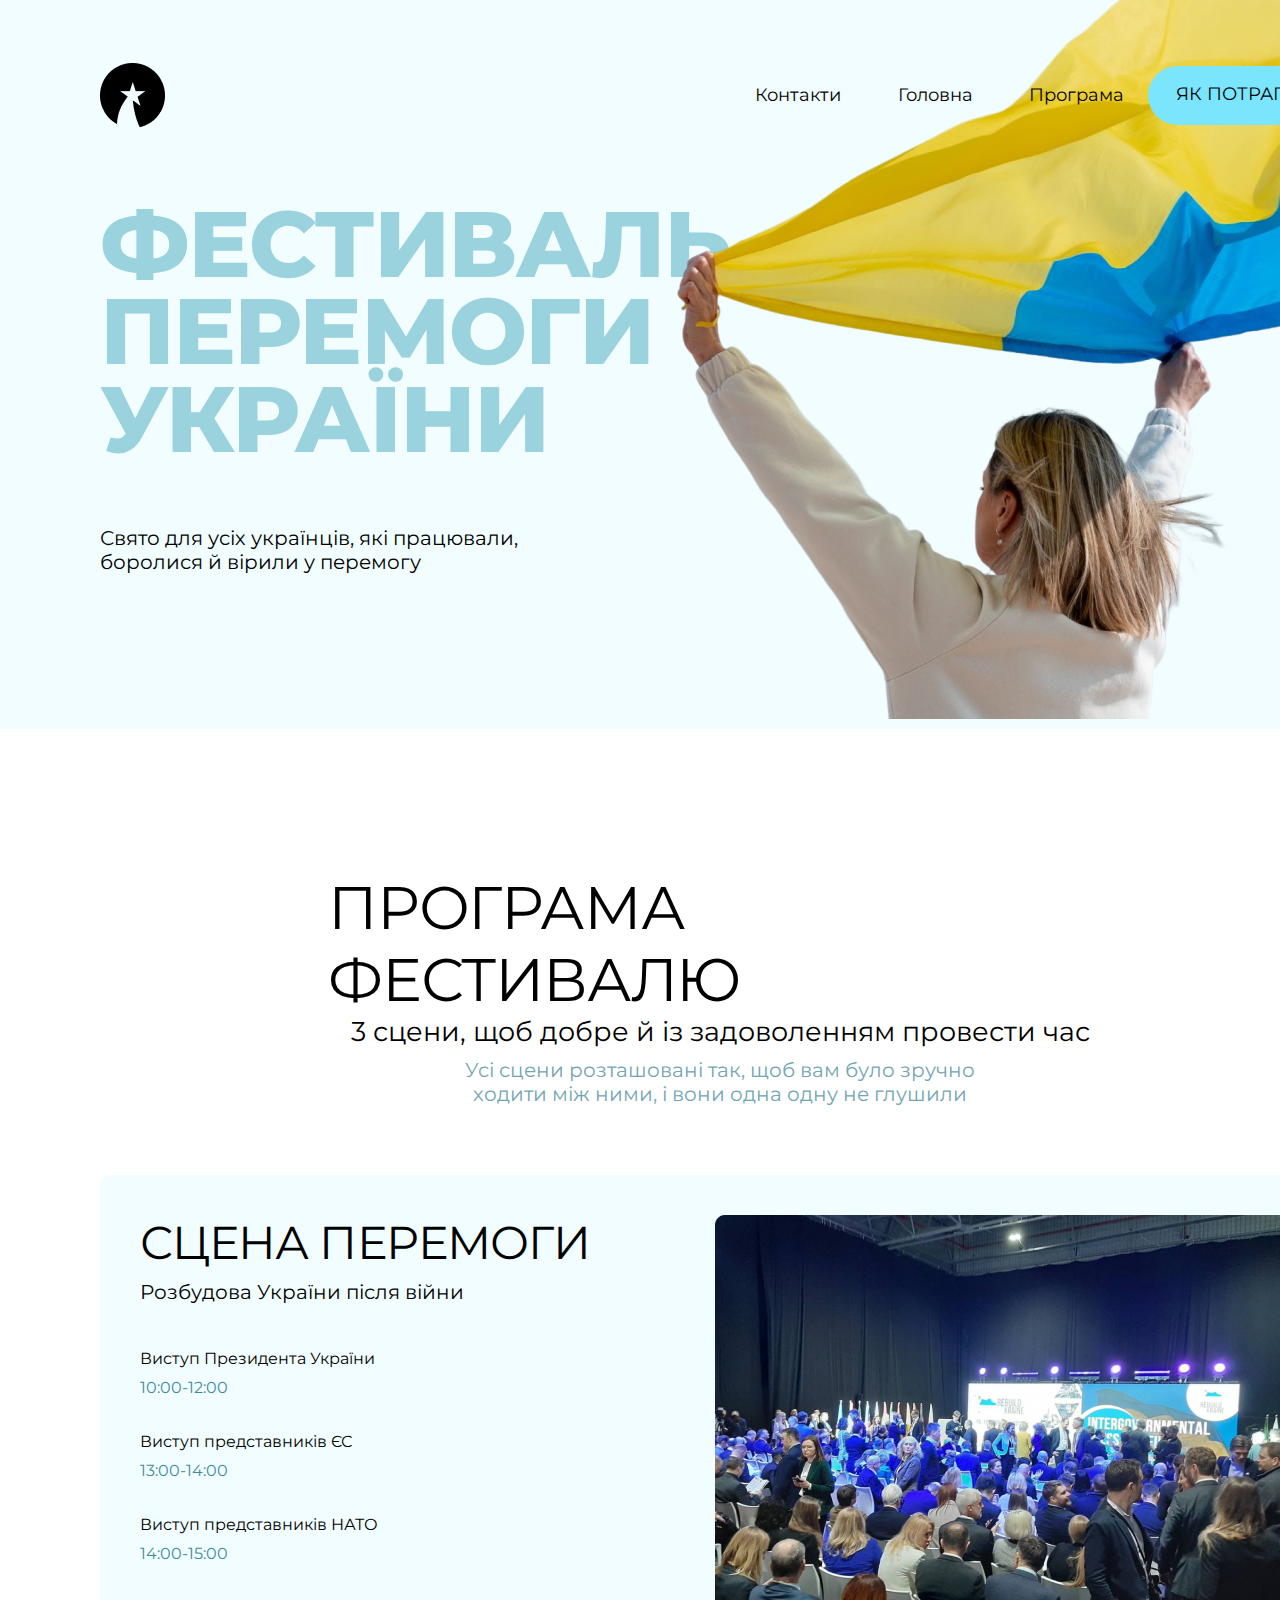
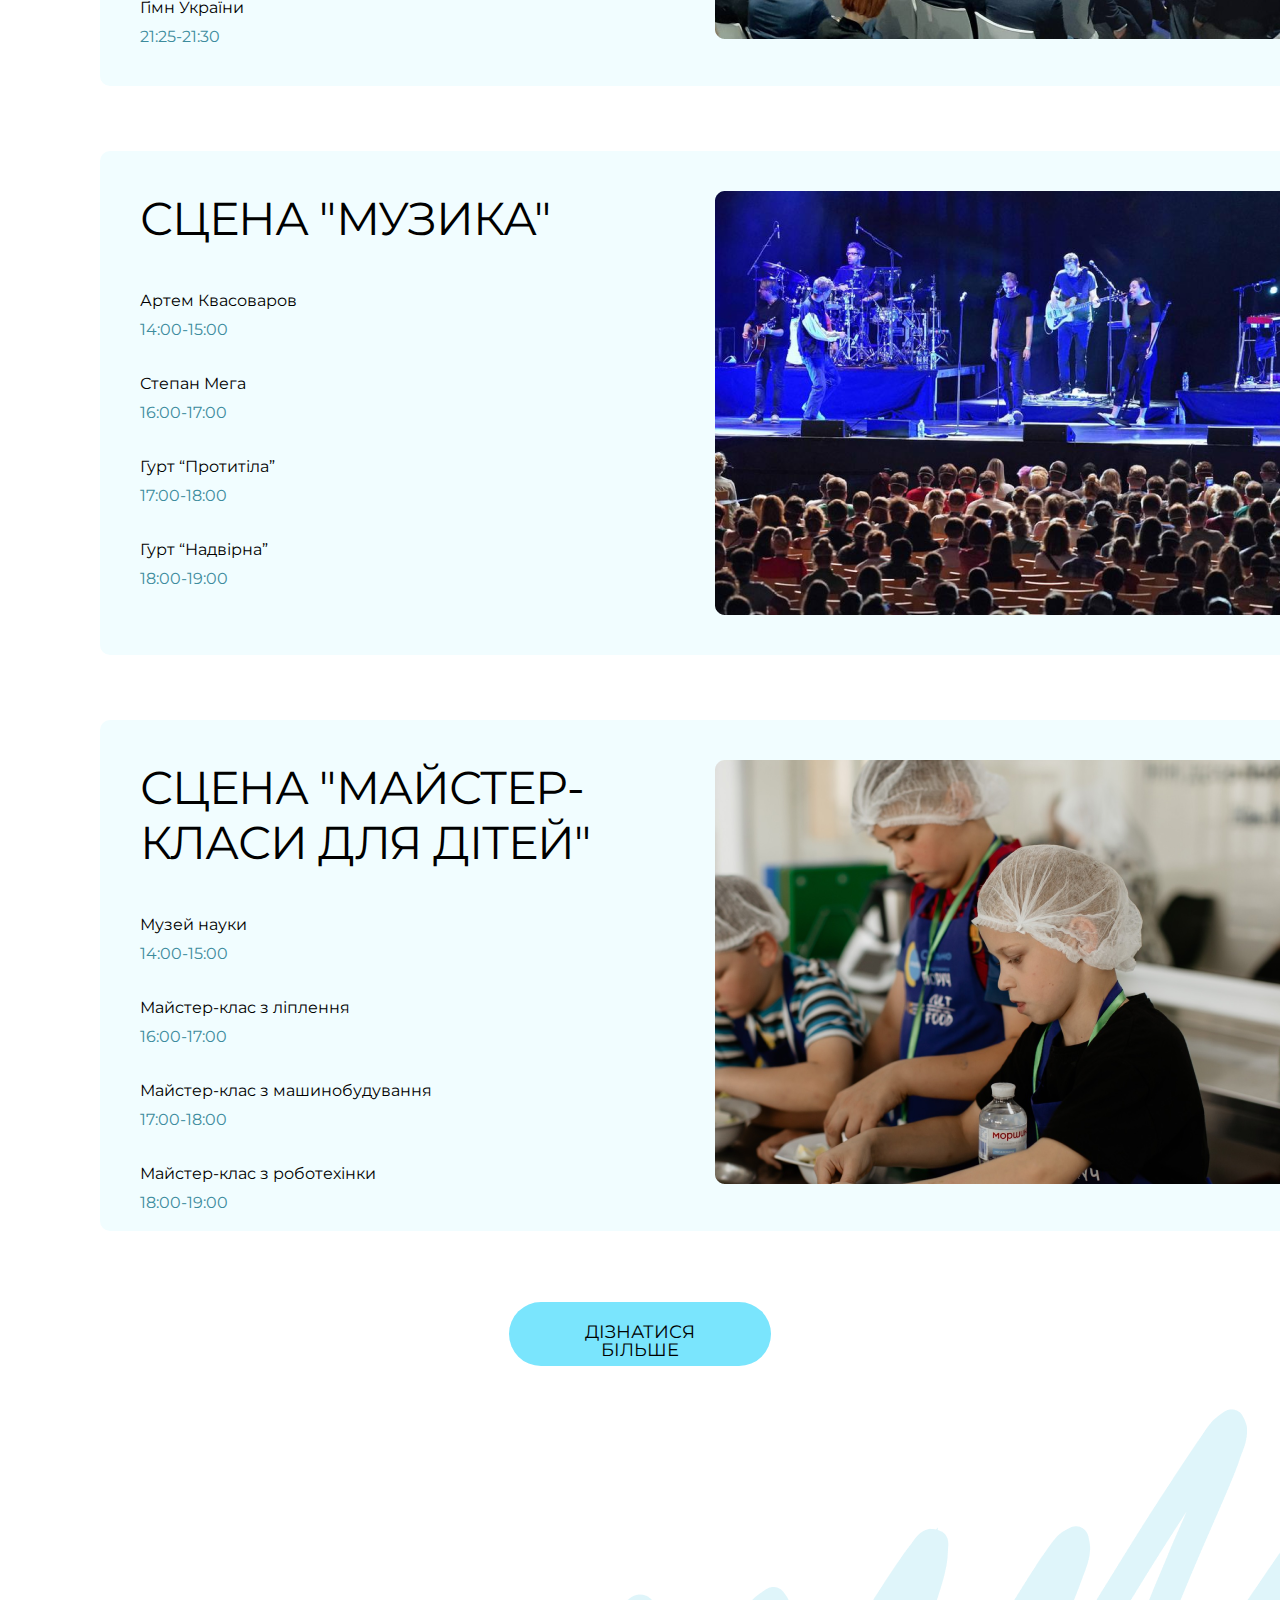
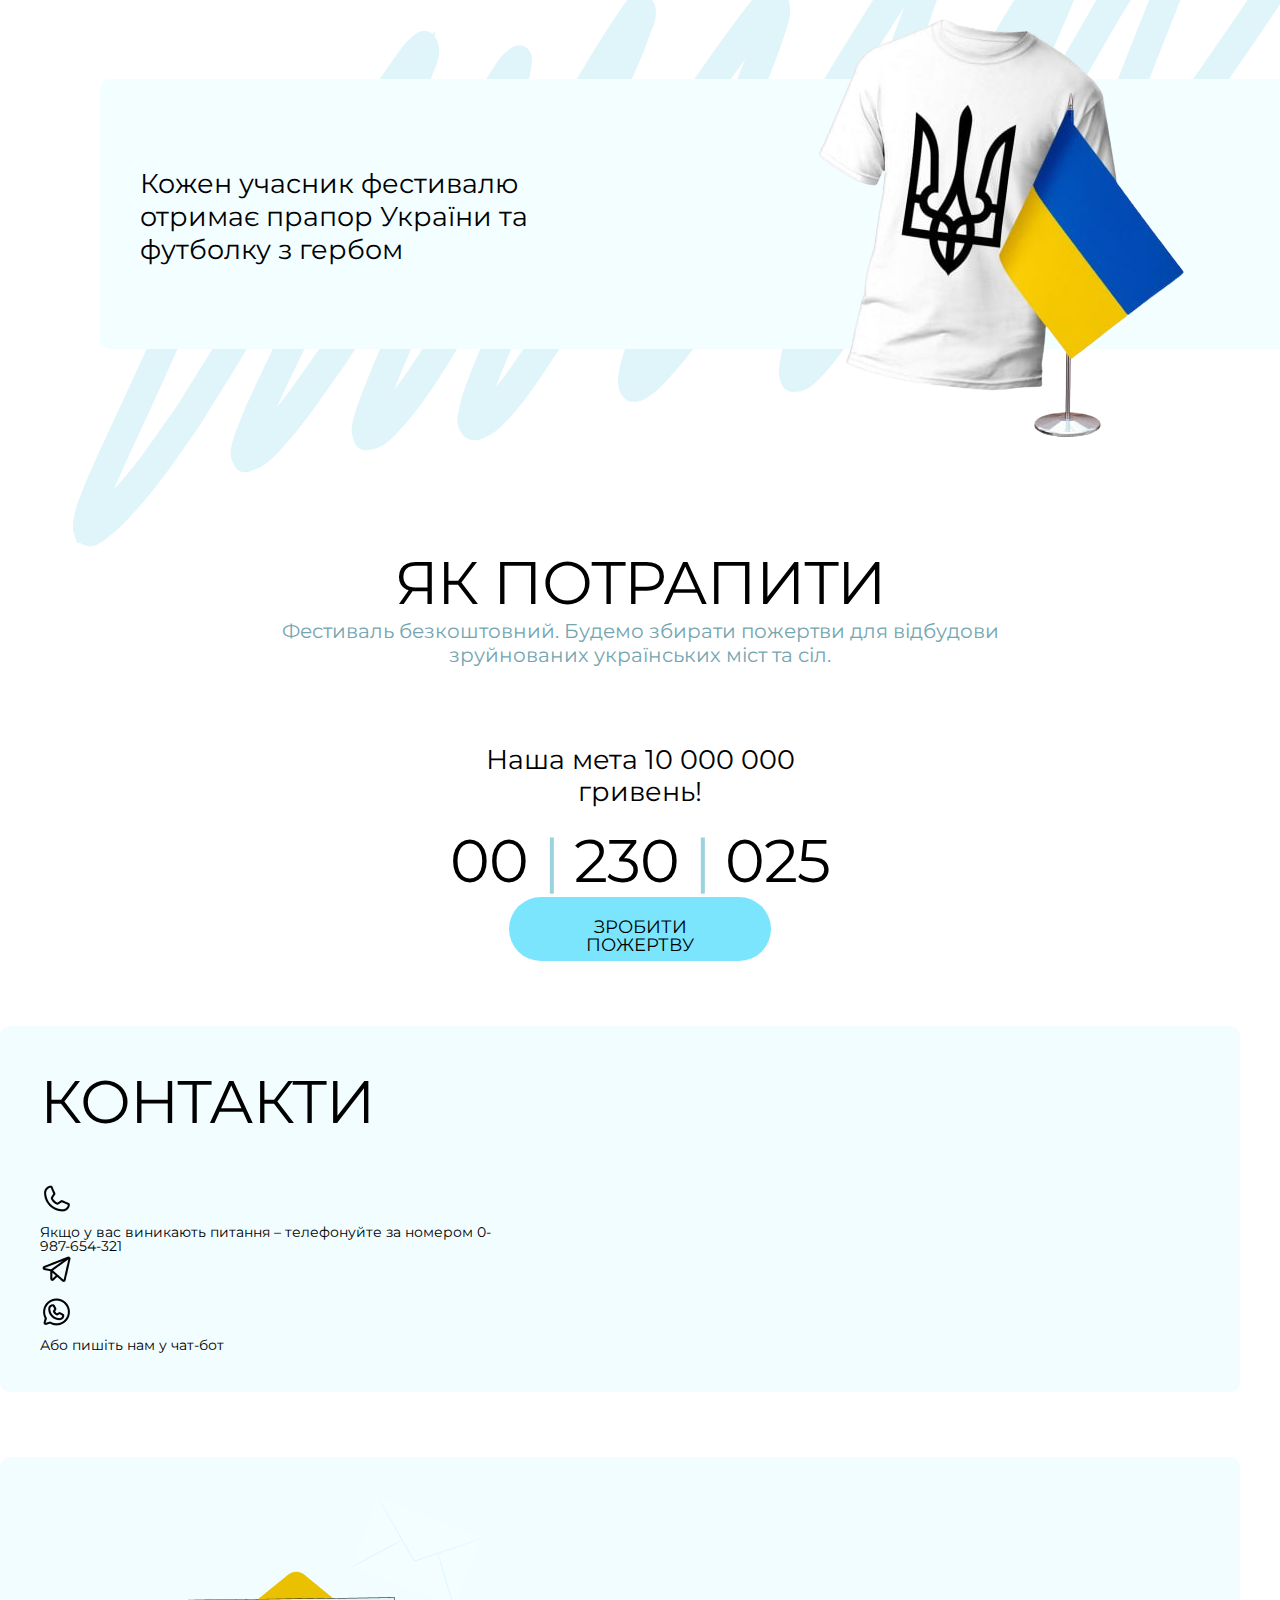
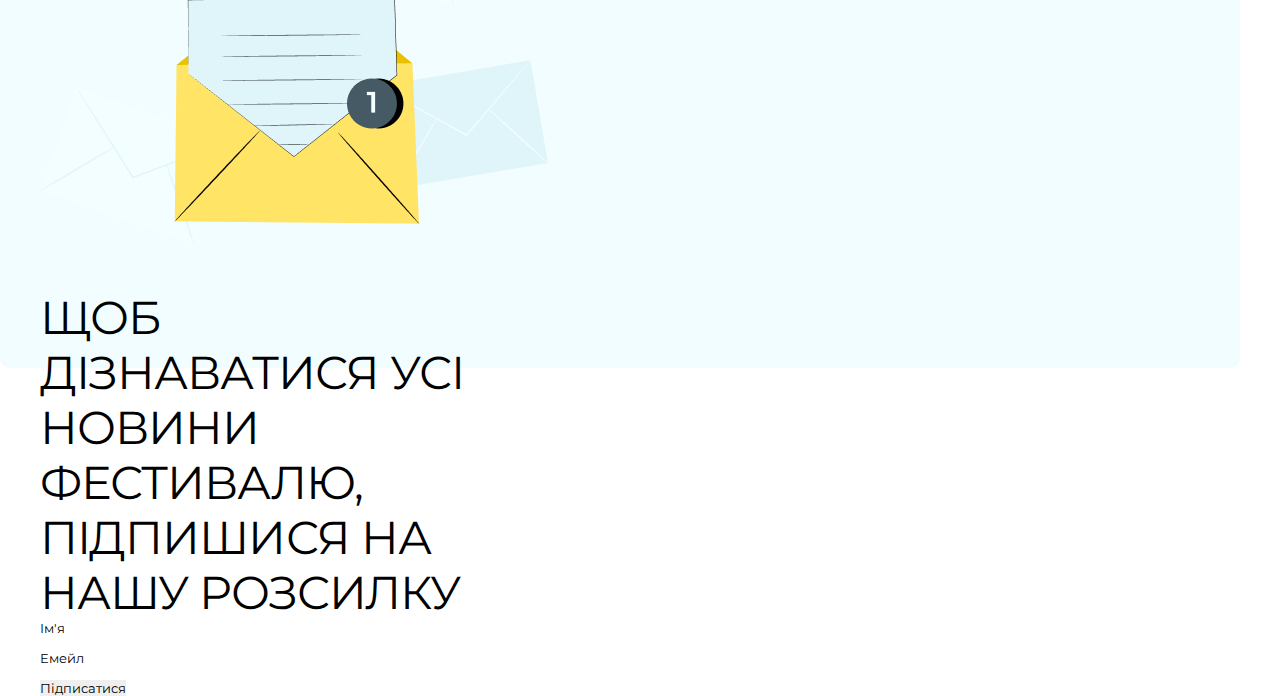
==== commit fac00976: "Add files via upload" ====
--- a/html/index.html
+++ b/html/index.html
@@ -1,241 +1,225 @@
-<!DOCTYPE html>
-<html lang="uk">
-<head>
-   <meta charset="UTF-8">
-   <meta http-equiv="X-UA-Compatible" content="IE=edge">
-   <meta name="viewport" content="width=device-width, initial-scale=1.0">
-   <title>Фестиваль Перемоги України</title>
-   <link rel="stylesheet" href="../css/styles.css">
-</head>
-
-<body>
-   <conteiner>
-      <main>
-
-         <section class="header-section">
-            <header>
-               <a href="#">
-                  <img class="logo" src="../img/Subtract.png" alt="logo">
-               </a>
-               <nav class="navbar">
-                  <ul class="menu">
-                     <li><a href="#">Контакти</a></li>
-                     <li><a href="#">Головна</a></li>
-                     <li><a href="#">Програма</a></li>
-                  </ul>
-                  <button class="btn" href="#">Як потрапити</button>
-               </nav>
-            </header>
-            <div class="title-content">
-               <h1>Фестиваль Перемоги України</h1>
-               <h6>Свято для усіх українців, які працювали, боролися й вірили у перемогу</h6>
-            </div>
-            <div class="image"></div>
-         </section>
-
-         <section class="program-section">
-            <div class="title-section">
-               <h2>Програма фестивалю</h2>
-               <h4>3 сцени, щоб добре й із задоволенням провести час</h4>
-               <h5>Усі сцени розташовані так, щоб вам було зручно ходити між ними, і вони одна одну не глушили</h5>
-            </div>
-            <article>
-               <div class="row">
-                  <div class="content">
-                     <div class="title-content">
-                        <h3>Сцена Перемоги</h3>
-                        <h6>Розбудова України після війни</h6>
-                     </div>
-                     <div class="main-content">
-                        <div class="item">
-                           <p>Виступ Президента України</p>
-                           <time>10:00-12:00</time>
-                        </div>
-                        <div class="item">
-                           <p>Виступ представників ЄС</p>
-                           <time>13:00-14:00</time>
-                        </div>
-                        <div class="item">
-                           <p>Виступ представників НАТО</p>
-                           <time>14:00-15:00</time>
-                        </div>
-                        <div class="item">
-                           <p>Гімн України</p>
-                           <time>21:25-21:30</time>
-                        </div>
-                     </div>
-                  </div>
-                  <div class="image">
-                     <img src="../img/scene-1.png" alt="scene-1">
-                  </div>
-               </div>
-            </article>
-            <article>
-               <div class="row">
-                  <div class="content">
-                     <div class="title-content">
-                        <h3>Сцена "Музика"</h3>
-                     </div>
-                     <div class="main-content">
-                        <div class="item">
-                           <p>Артем Квасоваров</p>
-                           <time>14:00-15:00</time>
-                        </div>
-                        <div class="item">
-                           <p>Степан Мега</p>
-                           <time>16:00-17:00</time>
-                        </div>
-                        <div class="item">
-                           <p>Гурт “Протитіла”</p>
-                           <time>17:00-18:00</time>
-                        </div>
-                        <div class="item">
-                           <p>Гурт “Надвірна”</p>
-                           <time>18:00-19:00</time>
-                        </div>
-                     </div>
-                  </div>
-                  <div class="image">
-                     <img src="../img/scene-2.png" alt="scene-2">
-                  </div>
-               </div>
-            </article>
-            <article>
-               <div class="row">
-                  <div class="content">
-                     <div class="title-content">
-                        <h3>Сцена "Майстер-класи для дітей"</h3>
-                     </div>
-                     <div class="main-content">
-                        <div class="item">
-                           <p>Музей науки</p>
-                           <time>14:00-15:00</time>
-                        </div>
-                        <div class="item">
-                           <p>Майстер-клас з ліплення</p>
-                           <time>16:00-17:00</time>
-                        </div>
-                        <div class="item">
-                           <p>Майстер-клас з машинобудування</p>
-                           <time>17:00-18:00</time>
-                        </div>
-                        <div class="item">
-                           <p>Майстер-клас з роботехінки</p>
-                           <time>18:00-19:00</time>
-                        </div>
-                     </div>
-                  </div>
-                  <div class="image">
-                     <img src="../img/scene-3.png" alt="scene-3">
-                  </div>
-               </div>
-            </article>
-         </section>
-         
-         <section class="find-out-more-section">
-            <button class="btn" href="#">Дізнатися більше</button>
-         </section>
-
-         <section class="shirt-flag-section">
-            <div class="line">
-               <div class="row">
-                  <div class="content">
-                     <p>Кожен учасник фестивалю отримає прапор України та футболку з гербом</p>
-                  </div>
-                  <div class="image">
-                     <img id="podarunok">
-                     <!-- <img id="image_430"> -->
-                     <!-- <img id="image_556"> -->
-                  </div>
-               </div>
-            </div>
-         </section>
-
-         <section class="how-to-get-section">
-            <article>
-               <div class="row">
-                  <div class="content">
-                     <div class="title-content">
-                        <h2>Як потрапити</h2>
-                     </div>
-                     <div class="main-content">
-                        <h5>Фестиваль безкоштовний. Будемо збирати пожертви для відбудови зруйнованих українських міст та сіл.</h5>
-                     </div>
-                  </div>
-               </div>
-            </article>
-            <article>
-               <div class="row">
-                  <div class="content">
-                     <div class="title-content">
-                        <h4>Наша мета 10 000 000 гривень!</h4>
-                     </div>
-                     <div class="main-content">
-                        <h2>
-                           <ul>
-                              <li>00</li>
-                              <li id="line">|</li>
-                              <li>230</li>
-                              <li id="line">|</li>
-                              <li>025</li>
-                           </ul>
-                        </h2>
-                        <div class="btn">
-                           <button href="#">Зробити пожертву</button>
-                        </div>
-                     </div>
-                  </div>
-               </div>
-            </article>
-         </section>
-
-      </main>
-
-      <footer>
-         <section class="contacts-section">
-            <article>
-               <div class="row">
-                  <div class="content">
-                     <div class="title-content">
-                        <h2>Контакти</h2>
-                     </div>
-                     <div class="main-content">
-                        <div class="item">
-                           <img src="../img/Phone.png" class="icon" alt="Phone">
-                           <h5>Якщо у вас виникають питання – телефонуйте за номером <span class="strong">0-987-654-321</span></h5>
-                        </div>
-                        <div class="item">
-                           <img src="../img/TelegramLogo.png" class="icon" alt="TelegramLogo">
-                           <img src="../img/WhatsappLogo.png" class="icon" alt="WhatsappLogo">
-                           <h5>Або пишіть нам у чат-бот</h5>
-                        </div>
-                     </div>
-                  </div>
-               </div>
-            </article>
-            <article>
-               <div class="row">
-                  <div class="content">
-                     <div class="image">
-                        <img src="../img/email.png" alt="email">
-                     </div>
-                     <div class="main-content">
-                        <div class="item">
-                           <h3>Щоб дізнаватися усі новини фестивалю, підпишися на нашу розсилку</h3>
-                        </div>
-                        <div class="item">
-                           <form action="/" method="post">
-                              <input type="text" name="name" value="Ім'я"/><br><br>
-                              <input type="email" name="email" value="Емейл"/><br><br>
-                              <input type="submit" value="Підписатися"/>
-                        </form>
-                        </div>
-                     </div>
-                  </div>
-               </div>
-            </article>
-         </section>
-      </footer>
-   </conteiner>
-</body>
+<!DOCTYPE html>
+<html lang="uk">
+<head>
+   <meta charset="UTF-8">
+   <meta http-equiv="X-UA-Compatible" content="IE=edge">
+   <meta name="viewport" content="width=device-width, initial-scale=1.0">
+   <title>Фестиваль Перемоги України</title>
+   <link rel="stylesheet" href="../css/styles.css">
+</head>
+
+<body>
+   <conteiner>
+      <main>
+
+         <section class="header-section">
+            <header>
+               <a href="#">
+                  <img class="logo" src="../img/Subtract.png" alt="logo">
+               </a>
+               <nav class="navbar">
+                  <ul class="menu">
+                     <li><a href="#">Контакти</a></li>
+                     <li><a href="#">Головна</a></li>
+                     <li><a href="#">Програма</a></li>
+                  </ul>
+                  <button class="btn" href="#">Як потрапити</button>
+               </nav>
+            </header>
+            <div class="title-content">
+               <h1>Фестиваль Перемоги України</h1>
+               <h6>Свято для усіх українців, які працювали, боролися й вірили у перемогу</h6>
+            </div>
+            <div class="image"></div>
+         </section>
+
+         <section class="program-section">
+            <div class="title-section">
+               <h2>Програма фестивалю</h2>
+               <h4>3 сцени, щоб добре й із задоволенням провести час</h4>
+               <h5>Усі сцени розташовані так, щоб вам було зручно ходити між ними, і вони одна одну не глушили</h5>
+            </div>
+            <article>
+               <div class="row">
+                  <div class="content">
+                     <div class="title-content">
+                        <h3>Сцена Перемоги</h3>
+                        <h6>Розбудова України після війни</h6>
+                     </div>
+                     <div class="main-content">
+                        <div class="item">
+                           <p>Виступ Президента України</p>
+                           <time>10:00-12:00</time>
+                        </div>
+                        <div class="item">
+                           <p>Виступ представників ЄС</p>
+                           <time>13:00-14:00</time>
+                        </div>
+                        <div class="item">
+                           <p>Виступ представників НАТО</p>
+                           <time>14:00-15:00</time>
+                        </div>
+                        <div class="item">
+                           <p>Гімн України</p>
+                           <time>21:25-21:30</time>
+                        </div>
+                     </div>
+                  </div>
+                  <div class="image">
+                     <img src="../img/scene-1.png" alt="scene-1">
+                  </div>
+               </div>
+            </article>
+            <article>
+               <div class="row">
+                  <div class="content">
+                     <div class="title-content">
+                        <h3>Сцена "Музика"</h3>
+                     </div>
+                     <div class="main-content">
+                        <div class="item">
+                           <p>Артем Квасоваров</p>
+                           <time>14:00-15:00</time>
+                        </div>
+                        <div class="item">
+                           <p>Степан Мега</p>
+                           <time>16:00-17:00</time>
+                        </div>
+                        <div class="item">
+                           <p>Гурт “Протитіла”</p>
+                           <time>17:00-18:00</time>
+                        </div>
+                        <div class="item">
+                           <p>Гурт “Надвірна”</p>
+                           <time>18:00-19:00</time>
+                        </div>
+                     </div>
+                  </div>
+                  <div class="image">
+                     <img src="../img/scene-2.png" alt="scene-2">
+                  </div>
+               </div>
+            </article>
+            <article>
+               <div class="row">
+                  <div class="content">
+                     <div class="title-content">
+                        <h3>Сцена "Майстер-класи для дітей"</h3>
+                     </div>
+                     <div class="main-content">
+                        <div class="item">
+                           <p>Музей науки</p>
+                           <time>14:00-15:00</time>
+                        </div>
+                        <div class="item">
+                           <p>Майстер-клас з ліплення</p>
+                           <time>16:00-17:00</time>
+                        </div>
+                        <div class="item">
+                           <p>Майстер-клас з машинобудування</p>
+                           <time>17:00-18:00</time>
+                        </div>
+                        <div class="item">
+                           <p>Майстер-клас з роботехінки</p>
+                           <time>18:00-19:00</time>
+                        </div>
+                     </div>
+                  </div>
+                  <div class="image">
+                     <img src="../img/scene-3.png" alt="scene-3">
+                  </div>
+               </div>
+            </article>
+         </section>
+         
+         <section class="find-out-more-section">
+            <button class="btn" href="#">Дізнатися більше</button>
+         </section>
+
+         <section class="shirt-flag-section">
+            <div class="line">
+               <div class="row">
+                  <div class="content">
+                     <p>Кожен учасник фестивалю отримає прапор України та футболку з гербом</p>
+                  </div>
+                  <div class="image">
+                     <img src="../img/shirt-flag-removebg-preview.png">
+                     <!-- <img id="image_430">
+                     <img id="image_556"> -->
+                  </div>
+               </div>
+            </div>
+         </section>
+
+         <section class="how-to-get-section">
+            <div class="row">
+               <div class="title-content">
+                  <h2>Як потрапити</h2>
+                  <h5>Фестиваль безкоштовний. Будемо збирати пожертви для відбудови зруйнованих українських міст та сіл.</h5>
+               </div>
+               <div class="main-content">
+                  <h4>Наша мета 10 000 000 гривень!</h4>
+                  <h2>
+                     <ul>
+                        <li>00</li>
+                        <li id="line">|</li>
+                        <li>230</li>
+                        <li id="line">|</li>
+                        <li>025</li>
+                     </ul>
+                  </h2>
+                  <button class="btn" href="#">Зробити пожертву</button>
+               </div>
+            </div>
+         </section>
+
+      </main>
+
+      <footer>
+         <section class="contacts-section">
+            <article>
+               <div class="row">
+                  <div class="content">
+                     <div class="title-content">
+                        <h2>Контакти</h2>
+                     </div>
+                     <div class="main-content">
+                        <div class="item">
+                           <img src="../img/Phone.png" class="icon" alt="Phone">
+                           <h5>Якщо у вас виникають питання – телефонуйте за номером <span class="strong">0-987-654-321</span></h5>
+                        </div>
+                        <div class="item">
+                           <img src="../img/TelegramLogo.png" class="icon" alt="TelegramLogo">
+                           <img src="../img/WhatsappLogo.png" class="icon" alt="WhatsappLogo">
+                           <h5>Або пишіть нам у чат-бот</h5>
+                        </div>
+                     </div>
+                  </div>
+               </div>
+            </article>
+            <article>
+               <div class="row">
+                  <div class="content">
+                     <div class="image">
+                        <img src="../img/email.png" alt="email">
+                     </div>
+                     <div class="main-content">
+                        <div class="item">
+                           <h3>Щоб дізнаватися усі новини фестивалю, підпишися на нашу розсилку</h3>
+                        </div>
+                        <div class="item">
+                           <form action="/" method="post">
+                              <input type="text" name="name" value="Ім'я"/><br><br>
+                              <input type="email" name="email" value="Емейл"/><br><br>
+                              <input type="submit" value="Підписатися"/>
+                        </form>
+                        </div>
+                     </div>
+                  </div>
+               </div>
+            </article>
+         </section>
+      </footer>
+   </conteiner>
+</body>
 </html>--- a/css/styles.css
+++ b/css/styles.css
@@ -1,501 +1,627 @@
-@import url('https://fonts.googleapis.com/css2?family=Montserrat:ital,wght@0,400;0,700;0,800;1,400;1,700;1,800&display=swap');
-
-* {
-   padding: 0;
-   margin: 0;
-   border: 0;
-}
-
-*, *:before, *:after {
-   -moz-box-sizing: border-box;
-   -webkit-box-sizing: border-box;
-   box-sizing: border-box;
-}
-
-html, body {
-   height: 100%;
-   width: 100%;
-   font-size: 100%;
-   line-height: 1;
-   font-size: 14px;
-   -ms-text-size-adjust: 100%;
-   -webkit-text-size-adjust: 100%;
-}
-
-body {
-   /* font-family: Arial, "Helvetica Neue", Helvetica, sans-serif; */
-   box-sizing: border-box;
-}
-
-:focus, :active {
-   outline: none;
-}
-
-a:focus, a:active {
-   outline: none;
-}
-
-input, button, textarea {
-   outline: none;
-   border: none;
-   font-family: inherit;
-}
-
-input::-ms-clear {
-   display: none;
-}
-
-button {
-   cursor: pointer;
-   font-family: inherit;
-   color: inherit;
-}
-
-button::-moz-focus-inner {
-   padding: 0;
-   border: 0;
-}
-
-a, a:visited {
-   text-decoration: none;
-   font-family: inherit;
-   color: inherit;
-}
-
-a:hover {
-   text-decoration: none;
-}
-
-ul {
-   list-style: none;
-}
-
-img {
-   vertical-align: top;
-}
-
-h1, h2, h3, h4, h5, h6 {
-   font-size: inherit;
-   font-weight: inherit;
-}
-
-body {
-   width: 100%;
-   height: 100%;
-}
-
-conteiner {
-   max-width: 1440px;
-   display: flex;
-   flex: 1 1 auto;
-   flex-direction: column;
-   justify-content: center;
-   font-family: 'Montserrat', sans-serif;
-   color: black;
-   margin: 0 auto;
-   padding: 0 auto;
-   /* background: #F5F5F5; */
-}
-
-.main {
-   display: flex;
-}
-
-.header-section {
-   background: #F1FDFF;
-   /* position: absolute; */
-   display: flex;
-   flex-wrap: wrap;
-   width: 1440px;
-   height: 729px;
-   left: 0px;
-   top: 0px;
-}
-
-header {
-   /* position: absolute; */
-   max-width: 1256px;
-   height: 64.19px;
-   margin: 63px 0 0 100px;
-
-   display: flex;
-   flex: 0 1 auto;
-   flex-direction: row;
-   justify-content: center;
-   align-items: center;
-   padding: 0px;
-   gap: 590px;
-
-   /* border: 2px solid gray;
-   border-radius: 5px; */
-   z-index: 1;
-}
-
-.logo {}
-
-.navbar {
-   display: flex;
-   flex-direction: row;
-   justify-content: space-between;
-   align-items: center;
-   padding: 0px;
-   gap: 24px;
-
-   width: 601px;
-   height: 59px;
-
-   /* border: 2px solid gray;
-   border-radius: 5px;  */
-}
-
-.menu {
-   display: flex;
-   flex-direction: row;
-   justify-content: space-between;
-   align-items: center;
-   padding: 0px;
-   gap: 56px;
-
-   width: 369px;
-   height: 17px;
-   
-   font-family: inherit;
-   font-size: 18px;
-   /* border: 2px solid gray;
-   border-radius: 5px;  */
-}
-
-.menu li {
-   display: inline;
-}
-
-nav .btn {
-   width: 208px;
-   height: 59px;
-   border-radius: 87px;
-   background: #7AE5FD;
-   font-family: inherit;
-   font-size: 18px;
-   font-style: normal;
-   font-weight: 400;
-   line-height: 96.9%;
-   /* or 17px */
-   text-align: center;
-   text-transform: uppercase;
-}
-
-.header-section .image {
-   /* position: absolute; */
-   width: 1448px;
-   height: 877px;
-   margin: calc(-729px + 148px - 3px) 0 0 425px;
-   /* left: 425px; */
-   /* top: -148px; */
-
-   background: url(../img/medium-shot-woman-holding-ukranian-flag\ 1.png);
-   background-repeat: no-repeat;
-   object-fit: cover;
-   object-position: top;
-
-   /* border: 2px solid gray;
-   border-radius: 5px; */
-}
-
-.header-section h1 {
-   /* position: absolute; */
-   width: 698px;
-   line-height: 264px;
-   margin: calc(200px - 63px - 64.19px) 0 0 100px;
-   /* left: 100px;
-   top: 200px; */
-
-   font-family: inherit;
-   font-style: normal;
-   font-weight: 800;
-   font-size: 93px;
-   line-height: 94.9%;
-   /* or 88px */
-
-   letter-spacing: -0.02em;
-   text-transform: uppercase;
-
-   color: #9AD2DE;
-
-   /* border: 2px solid gray;
-   border-radius: 5px;  */
-}
-
-.header-section h6 {
-   /* position: absolute; */
-   width: 484px;
-   height: 48px;
-   margin: calc(528px - 264px - 200px) 0 0 100px;
-   left: 101px;
-   top: 528px;
-
-   font-family: inherit;
-   font-style: normal;
-   font-weight: 400;
-   font-size: 20px;
-   line-height: 120%;
-   /* or 24px */
-
-   color: #000000;
-
-   /* border: 2px solid gray;
-   border-radius: 5px;  */
-}
-
-.program-section {
-   max-width: 1240px;
-   display: flex;
-   flex: 0 1 auto;
-   flex-wrap: wrap;
-   flex-direction: column;
-   align-items: center;
-   margin: 143px 0 0 100px;
-
-   /* position: absolute;
-   width: 1240px;
-   height: 1917px;
-   left: 100px;
-   top: 872px; */
-}
-
-.title-section {
-   max-width: 784px;
-   display: flex;
-   flex: 0 1 auto;
-   flex-wrap: wrap;
-   flex-direction: column;
-   align-items: center;
-   margin: 0 0 4px 0;
-}
-
-h2 {
-   font-family: inherit;
-   font-style: normal;
-   font-size: 60px;
-   font-weight: 400;
-   line-height: 72px;
-   /* line-height: 120%; */
-   letter-spacing: -0.02em;
-   text-transform: uppercase;
-}
-
-h4 {
-   font-family: inherit;
-   font-style: normal;
-   font-size: 27px;
-   font-weight: 400;
-   line-height: 32px;
-   /* line-height: 120%; */
-   text-align: center;
-}
-
-h5 {
-   font-family: inherit;
-   font-style: normal;
-   font-size: 20px;
-   font-weight: 400;
-   line-height: 24px;
-   /* line-height: 120%; */
-   text-align: center;
-   color: #73A6B1;
-   width: 588px;
-   margin-top: 10px;
-}
-
-article {
-   width: 1240px;
-   display: flex;
-   flex: 0 1 auto;
-   margin: 65px 0 0 0;
-   /* align-items: center; */
-
-   background: #F1FDFF;
-   border-radius: 10px;
-}
-
-article .row {
-   display: flex;
-   flex: 1 1 auto;
-   margin: 40px;
-   justify-content: space-between;
-}
-
-.content {
-   display: flex;
-   flex: 0 1 auto;
-   flex-direction: column;
-   align-items: flex-start;
-   padding: 0px;
-   gap: 45px;
-
-   max-width: 452px;
-   max-height: 431px;
-}
-
-.title-content {
-   max-width: 452px;
-   display: flex;
-   flex: 0 1 auto;
-   flex-direction: column;
-   align-items: flex-start;
-   gap: 10px;
-}
-
-h3 {
-   font-family: inherit;
-   font-style: normal;
-   font-size: 46px;
-   font-weight: 400;
-   line-height: 55px;
-   /* line-height: 120%; */
-   letter-spacing: -0.02em;
-   text-transform: uppercase;
-}
-
-h6 {
-   font-family: inherit;
-   font-style: normal;
-   font-size: 20px;
-   font-weight: 400;
-   line-height: 24px;
-   /* line-height: 120%; */
-}
-
-.main-content {
-   max-width: 292px;
-   display: flex;
-   flex: 0 1 auto;
-   flex-direction: column;
-   align-items: flex-start;
-   gap: 35px;
-}
-
-.item {
-   display: flex;
-   flex: 0 1 auto;
-   flex-direction: column;
-   align-items: flex-start;
-   gap: 10px;
-}
-
-p {
-   font-family: inherit;
-   font-style: normal;
-   font-size: 16px;
-   font-weight: 400;
-   line-height: 19px;
-   /* line-height: 120%; */
-}
-
-time {
-   font-family: inherit;
-   font-style: normal;
-   font-size: 16px;
-   font-weight: 400;
-   line-height: 19px;
-   /* line-height: 120%; */
-   color: #3D8C9D;
-}
-
-.find-out-more-section {
-   display: flex;
-   flex: 0 1 auto;
-   flex-direction: row;
-   justify-content: center;
-   margin: 71px 0 43px 0; 
-}
-
-.find-out-more-section .btn {
-   max-width: 262px;
-   max-height: 64px;
-   padding: 21px 35px;
-   gap: 10px;
-   background: #7AE5FD;
-   border-radius: 87px;
-
-   font-family: inherit;
-   font-style: normal;
-   font-weight: 400;
-   font-size: 18px;
-   line-height: 100%;
-   text-transform: uppercase;
-}
-
-.shirt-flag-section {
-   display: flex;
-   flex: 1 1 auto;
-   width: 1285px;
-   height: 738px;
-   margin: 0 83px 0 72px;
-   background-image: url(../img/Фон\ 5.png);
-   background-repeat: no-repeat;
-   background-size: 100%;
-   object-fit: cover;
-   object-position: top;
-
-   /* border: 2px solid gray;
-   border-radius: 5px;  */
-}
-
-.shirt-flag-section .line {
-   display: flex;
-   flex: 0 1 auto;
-   width: 1239px;
-   height: 270px;
-   margin: 270px 18px 191px 28px;
-   background: #F2FEFF;
-   border-radius: 10px;
-   /* object-fit: cover;
-   object-position: top; */
-}
-
-.shirt-flag-section .row {
-   width: 1062px;
-   height: 439.61px;
-   margin: -81.61px 137px -81px 40px;
-   display: flex;
-   flex: 0 1 auto;
-   /* flex-wrap: wrap; */
-   align-items: center;
-   gap: 241px;
-
-   /* border: 2px solid gray;
-   border-radius: 5px;  */
-}
-
-.shirt-flag-section p {
-   font-family: inherit;
-   font-style: normal;
-   font-size: 27.271px;
-   font-weight: 400;
-   line-height: 120%;
-}
-
-/* #image_430 {
-   width: 347px;
-   height: 395.52px;
-   margin: 0 37.9px 0 0;
-
-   background: url(../img/430\ copy\ 1.png);
-   transform: rotate(6.92deg);
-   background-position: center;
-} */
-
-/* #image_556 {
-   width: 347px;
-   height: 395.52px;
-   
-   background: url(../img/image_556\ 1.png);
-   background-repeat: no-repeat;
-} */
-
-#podarunok {
-   width: 430px;
-   height: 439.61px;
-   
-   background: url(../img/Подарунок.png);
-}
+@import url('https://fonts.googleapis.com/css2?family=Montserrat:ital,wght@0,400;0,700;0,800;1,400;1,700;1,800&display=swap');
+
+* {
+   padding: 0;
+   margin: 0;
+   border: 0;
+}
+
+*, *:before, *:after {
+   -moz-box-sizing: border-box;
+   -webkit-box-sizing: border-box;
+   box-sizing: border-box;
+}
+
+html, body {
+   height: 100%;
+   width: 100%;
+   font-size: 100%;
+   line-height: 1;
+   font-size: 14px;
+   -ms-text-size-adjust: 100%;
+   -webkit-text-size-adjust: 100%;
+}
+
+body {
+   /* font-family: Arial, "Helvetica Neue", Helvetica, sans-serif; */
+   box-sizing: border-box;
+}
+
+:focus, :active {
+   outline: none;
+}
+
+a:focus, a:active {
+   outline: none;
+}
+
+input, button, textarea {
+   outline: none;
+   border: none;
+   font-family: inherit;
+}
+
+input::-ms-clear {
+   display: none;
+}
+
+button {
+   cursor: pointer;
+   font-family: inherit;
+   color: inherit;
+}
+
+button::-moz-focus-inner {
+   padding: 0;
+   border: 0;
+}
+
+a, a:visited {
+   text-decoration: none;
+   font-family: inherit;
+   color: inherit;
+}
+
+a:hover {
+   text-decoration: none;
+}
+
+ul {
+   list-style: none;
+}
+
+img {
+   vertical-align: top;
+}
+
+h1, h2, h3, h4, h5, h6 {
+   font-size: inherit;
+   font-weight: inherit;
+}
+
+body {
+   width: 100%;
+   height: 100%;
+}
+
+conteiner {
+   max-width: 1440px;
+   display: flex;
+   flex: 1 1 auto;
+   flex-direction: column;
+   justify-content: center;
+   font-family: 'Montserrat', sans-serif;
+   color: black;
+   margin: 0 auto;
+   padding: 0 auto;
+   /* background: #F5F5F5; */
+}
+
+.main {
+   display: flex;
+}
+
+.header-section {
+   background: #F1FDFF;
+   /* position: absolute; */
+   display: flex;
+   flex-wrap: wrap;
+   width: 1440px;
+   height: 729px;
+   left: 0px;
+   top: 0px;
+}
+
+header {
+   /* position: absolute; */
+   max-width: 1256px;
+   height: 64.19px;
+   margin: 63px 0 0 100px;
+
+   display: flex;
+   flex: 0 1 auto;
+   flex-direction: row;
+   justify-content: center;
+   align-items: center;
+   padding: 0px;
+   gap: 590px;
+
+   /* border: 2px solid gray;
+   border-radius: 5px; */
+   z-index: 1;
+}
+
+.logo {}
+
+.navbar {
+   display: flex;
+   flex-direction: row;
+   justify-content: space-between;
+   align-items: center;
+   padding: 0px;
+   gap: 24px;
+
+   width: 601px;
+   height: 59px;
+
+   /* border: 2px solid gray;
+   border-radius: 5px;  */
+}
+
+.menu {
+   display: flex;
+   flex-direction: row;
+   justify-content: space-between;
+   align-items: center;
+   padding: 0px;
+   gap: 56px;
+
+   width: 369px;
+   height: 17px;
+   
+   font-family: inherit;
+   font-size: 18px;
+   /* border: 2px solid gray;
+   border-radius: 5px;  */
+}
+
+.menu li {
+   display: inline;
+}
+
+nav .btn {
+   width: 208px;
+   height: 59px;
+   border-radius: 87px;
+   background: #7AE5FD;
+   font-family: inherit;
+   font-size: 18px;
+   font-style: normal;
+   font-weight: 400;
+   line-height: 96.9%;
+   /* or 17px */
+   text-align: center;
+   text-transform: uppercase;
+}
+
+.header-section .image {
+   /* position: absolute; */
+   width: 1448px;
+   height: 877px;
+   margin: calc(-729px + 148px - 3px) 0 0 425px;
+   /* left: 425px; */
+   /* top: -148px; */
+
+   background: url(../img/medium-shot-woman-holding-ukranian-flag\ 1.png);
+   background-repeat: no-repeat;
+   object-fit: cover;
+   object-position: top;
+
+   /* border: 2px solid gray;
+   border-radius: 5px; */
+}
+
+.header-section h1 {
+   /* position: absolute; */
+   width: 698px;
+   line-height: 264px;
+   margin: calc(200px - 63px - 64.19px) 0 0 100px;
+   /* left: 100px;
+   top: 200px; */
+
+   font-family: inherit;
+   font-style: normal;
+   font-weight: 800;
+   font-size: 93px;
+   line-height: 94.9%;
+   /* or 88px */
+
+   letter-spacing: -0.02em;
+   text-transform: uppercase;
+
+   color: #9AD2DE;
+
+   /* border: 2px solid gray;
+   border-radius: 5px;  */
+}
+
+.header-section h6 {
+   /* position: absolute; */
+   width: 484px;
+   height: 48px;
+   margin: calc(528px - 264px - 200px) 0 0 100px;
+   left: 101px;
+   top: 528px;
+
+   font-family: inherit;
+   font-style: normal;
+   font-weight: 400;
+   font-size: 20px;
+   line-height: 120%;
+   /* or 24px */
+
+   color: #000000;
+
+   /* border: 2px solid gray;
+   border-radius: 5px;  */
+}
+
+.program-section {
+   max-width: 1240px;
+   display: flex;
+   flex: 0 1 auto;
+   flex-wrap: wrap;
+   flex-direction: column;
+   align-items: center;
+   margin: 143px 0 0 100px;
+
+   /* position: absolute;
+   width: 1240px;
+   height: 1917px;
+   left: 100px;
+   top: 872px; */
+}
+
+.title-section {
+   max-width: 784px;
+   display: flex;
+   flex: 0 1 auto;
+   flex-wrap: wrap;
+   flex-direction: column;
+   align-items: center;
+   margin: 0 0 4px 0;
+}
+
+h2 {
+   font-family: inherit;
+   font-style: normal;
+   font-size: 60px;
+   font-weight: 400;
+   line-height: 72px;
+   /* line-height: 120%; */
+   letter-spacing: -0.02em;
+   text-transform: uppercase;
+}
+
+h4 {
+   font-family: inherit;
+   font-style: normal;
+   font-size: 27px;
+   font-weight: 400;
+   line-height: 32px;
+   /* line-height: 120%; */
+   text-align: center;
+}
+
+.program-section h5 {
+   font-family: inherit;
+   font-style: normal;
+   font-size: 20px;
+   font-weight: 400;
+   line-height: 24px;
+   /* line-height: 120%; */
+   text-align: center;
+   color: #73A6B1;
+   width: 588px;
+   margin-top: 10px;
+}
+
+article {
+   width: 1240px;
+   display: flex;
+   flex: 0 1 auto;
+   margin: 65px 0 0 0;
+   /* align-items: center; */
+
+   background: #F1FDFF;
+   border-radius: 10px;
+}
+
+article .row {
+   display: flex;
+   flex: 1 1 auto;
+   margin: 40px;
+   justify-content: space-between;
+}
+
+.content {
+   display: flex;
+   flex: 0 1 auto;
+   flex-direction: column;
+   align-items: flex-start;
+   padding: 0px;
+   gap: 45px;
+
+   max-width: 452px;
+   max-height: 431px;
+}
+
+.program-section .title-content {
+   max-width: 452px;
+   display: flex;
+   flex: 0 1 auto;
+   flex-direction: column;
+   align-items: flex-start;
+   gap: 10px;
+}
+
+h3 {
+   font-family: inherit;
+   font-style: normal;
+   font-size: 46px;
+   font-weight: 400;
+   line-height: 55px;
+   /* line-height: 120%; */
+   letter-spacing: -0.02em;
+   text-transform: uppercase;
+}
+
+h6 {
+   font-family: inherit;
+   font-style: normal;
+   font-size: 20px;
+   font-weight: 400;
+   line-height: 24px;
+   /* line-height: 120%; */
+}
+
+.program-section .main-content {
+   max-width: 292px;
+   display: flex;
+   flex: 0 1 auto;
+   flex-direction: column;
+   align-items: flex-start;
+   gap: 35px;
+}
+
+.item {
+   display: flex;
+   flex: 0 1 auto;
+   flex-direction: column;
+   align-items: flex-start;
+   gap: 10px;
+}
+
+p {
+   font-family: inherit;
+   font-style: normal;
+   font-size: 16px;
+   font-weight: 400;
+   line-height: 19px;
+   /* line-height: 120%; */
+}
+
+time {
+   font-family: inherit;
+   font-style: normal;
+   font-size: 16px;
+   font-weight: 400;
+   line-height: 19px;
+   /* line-height: 120%; */
+   color: #3D8C9D;
+}
+
+.find-out-more-section {
+   display: flex;
+   flex: 0 1 auto;
+   flex-direction: row;
+   justify-content: center;
+   margin: 71px 0 43px 0; 
+}
+
+.find-out-more-section .btn {
+   max-width: 262px;
+   max-height: 64px;
+   padding: 21px 35px;
+   gap: 10px;
+   background: #7AE5FD;
+   border-radius: 87px;
+
+   font-family: inherit;
+   font-style: normal;
+   font-weight: 400;
+   font-size: 18px;
+   line-height: 100%;
+   text-transform: uppercase;
+}
+
+.shirt-flag-section {
+   display: flex;
+   flex: 1 1 auto;
+   width: 1285px;
+   height: 738px;
+   margin: 0 83px 0 72px;
+   background-image: url(../img/Фон\ 5.png);
+   background-repeat: no-repeat;
+   background-size: 100%;
+   object-fit: cover;
+   object-position: top;
+
+   /* border: 2px solid gray;
+   border-radius: 5px;  */
+}
+
+.shirt-flag-section .line {
+   display: flex;
+   flex: 0 1 auto;
+   width: 1239px;
+   height: 270px;
+   margin: 270px 18px 191px 28px;
+   background: #F2FEFF;
+   border-radius: 10px;
+   /* object-fit: cover;
+   object-position: top; */
+}
+
+.shirt-flag-section .row {
+   width: 1062px;
+   height: 439.61px;
+   margin: -81.61px 137px -81px 40px;
+   display: flex;
+   flex: 0 1 auto;
+   /* flex-wrap: wrap; */
+   align-items: center;
+   gap: 241px;
+
+   /* border: 2px solid gray;
+   border-radius: 5px;  */
+}
+
+.shirt-flag-section p {
+   font-family: inherit;
+   font-style: normal;
+   font-size: 27.271px;
+   font-weight: 400;
+   line-height: 120%;
+}
+
+/* #image_430 {
+   width: 347px;
+   height: 395.52px;
+   margin: 0 37.9px 0 0;
+
+   background: url(../img/430\ copy\ 1.png);
+   transform: rotate(6.92deg);
+   background-position: center;
+} */
+
+/* #image_556 {
+   width: 347px;
+   height: 395.52px;
+   
+   background: url(../img/image_556\ 1.png);
+   background-repeat: no-repeat;
+} */
+
+#podarunok {
+   width: 430px;
+   height: 439.61px;
+   
+   /* background: url(../img/shirt-flag.jpg); */
+   /* border: none !important;
+   border: transparent; */
+}
+
+.how-to-get-section {
+   display: flex;
+   flex: 0 1 auto;
+   justify-content: center;
+
+   /* border: 2px solid gray;
+   border-radius: 5px;  */
+}
+
+.how-to-get-section .row {
+   width: 739px;
+   /* height: 444px; */
+   gap: 77px;
+   display: flex;
+   flex: 0 1 auto;
+   flex-direction: column;
+   justify-content: space-between;
+   align-items: center;
+
+   /* border: 2px solid gray;
+   border-radius: 5px;  */
+}
+
+.how-to-get-section .title-content {
+   max-width: 739px;
+   display: flex;
+   flex: 0 1 auto;
+   flex-direction: column;
+   align-items: center;
+
+   /* border: 2px solid gray;
+   border-radius: 5px;  */
+}
+
+.how-to-get-section h2 {
+   font-family: inherit;
+   font-style: normal;
+   font-size: 60px;
+   font-weight: 400;
+   line-height: 72px;
+   /* line-height: 120%; */
+   text-align: center;
+   letter-spacing: -0.02em;
+   text-transform: uppercase;
+   width: 492px;
+}
+
+.how-to-get-section h5 {
+   font-family: inherit;
+   font-style: normal;
+   font-size: 20px;
+   font-weight: 400;
+   line-height: 24px;
+   /* line-height: 120%; */
+   text-align: center;
+   color: #73A6B1;
+   /* border-color: 1px solid #000000; */
+   width: 737px;
+}
+
+.how-to-get-section .main-content {
+   max-width: 439px;
+   max-height: 242px;
+   display: flex;
+   flex: 0 1 auto;
+   flex-direction: column;
+   align-items: center;
+
+   /* border: 2px solid gray;
+   border-radius: 5px;  */
+}
+
+.how-to-get-section h4 {
+   font-family: inherit;
+   font-style: normal;
+   font-size: 27px;
+   font-weight: 400;
+   line-height: 32px;
+   /* line-height: 120%; */
+   text-align: center;
+   width: 439px;
+   margin: 0 0 17px 0;
+}
+
+.how-to-get-section li {
+   display: inline;
+   font-family: inherit;
+   font-style: normal;
+   font-size: 60px;
+   font-weight: 400;
+   line-height: 60px;
+   /* line-height: 100%; */
+   text-align: center;
+   width: 106px;
+   letter-spacing: -0.02em;
+   text-transform: uppercase;
+}
+
+#line {
+   font-size: 60px;
+   line-height: 100%;
+   color: #9AD2DE;
+}
+
+.how-to-get-section .btn {
+   max-width: 262px;
+   max-height: 64px;
+   padding: 21px 35px;
+   gap: 10px;
+   background: #7AE5FD;
+   border-radius: 87px;
+
+   font-family: inherit;
+   font-style: normal;
+   font-weight: 400;
+   font-size: 18px;
+   line-height: 100%;
+   text-transform: uppercase;
+}
+
+
+
+
